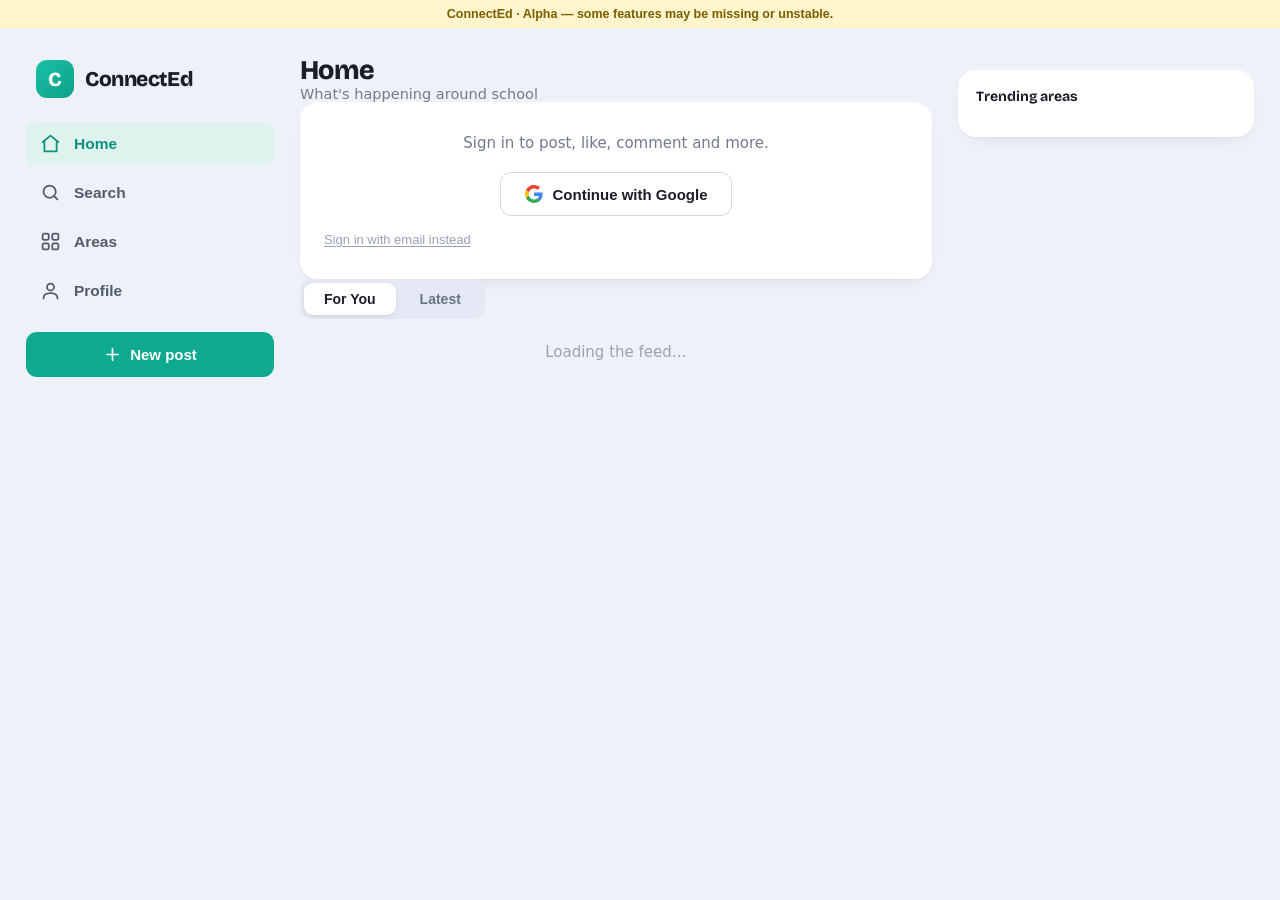
==== app/index.html @ 1d98f2a0 "Add email/password sign-in option to sign-in card A small "Sign in with email instead" link below th" ====
<html>
<head>
  <meta charset="utf-8" />
  <meta name="viewport" content="width=device-width, initial-scale=1" />
  <title>ConnectEd</title>
  <link rel="preconnect" href="https://fonts.googleapis.com">
  <link rel="preconnect" href="https://fonts.gstatic.com" crossorigin>
  <link href="https://fonts.googleapis.com/css2?family=Bricolage+Grotesque:opsz,wght@12..96,500;12..96,600;12..96,700;12..96,800&family=Hanken+Grotesque:wght@400;500;600;700&display=swap" rel="stylesheet">
  <style>
    *,*::before,*::after{box-sizing:border-box;margin:0;padding:0}
    body{font-family:'Hanken Grotesque',system-ui,sans-serif;color:#1b1d28;background:#eef1f8;min-height:100vh;-webkit-font-smoothing:antialiased}

    /* Shell */
    .shell{display:grid;grid-template-columns:248px minmax(0,1fr) 296px;gap:26px;padding:26px;align-items:start;max-width:1400px;margin:0 auto}

    /* Sidebar */
    .sidebar{position:sticky;top:26px;display:flex;flex-direction:column;gap:6px}
    .brand{display:flex;align-items:center;gap:11px;padding:6px 10px 18px}
    .logo-mark{width:38px;height:38px;border-radius:11px;background:linear-gradient(135deg,#19c3a6,#0e9f88);display:flex;align-items:center;justify-content:center;color:#fff;font-family:'Bricolage Grotesque',sans-serif;font-weight:800;font-size:20px;flex:0 0 auto}
    .brand-name{font-family:'Bricolage Grotesque',sans-serif;font-weight:800;font-size:21px;letter-spacing:-.02em;color:#1b1d28}
    .nav-item{display:flex;align-items:center;gap:13px;padding:11px 14px;border-radius:9px;color:#535a6b;font-weight:600;font-size:15.5px;cursor:pointer;border:none;background:none;text-align:left;width:100%;transition:background .12s,color .12s;font-family:'Hanken Grotesque',sans-serif}
    .nav-item:hover{background:#e4e9f5}
    .nav-item.active{background:#dff3ee;color:#0c9079;font-weight:700}
    .nav-item svg{width:21px;height:21px;flex:0 0 auto}
    .new-post-btn{margin-top:14px;display:flex;align-items:center;justify-content:center;gap:8px;background:#0ea98f;color:#fff;border:none;font-family:'Hanken Grotesque',sans-serif;font-weight:700;font-size:15px;padding:13px;border-radius:11px;cursor:pointer;transition:background .12s;width:100%}
    .new-post-btn:hover{background:#0b8f78}
    .new-post-btn svg{width:19px;height:19px;flex:0 0 auto}
    .me-row{display:flex;align-items:center;gap:11px;padding:12px 10px;border-radius:13px;cursor:pointer;margin-top:16px;transition:background .12s}
    .me-row:hover{background:#e4e9f5}
    .me-name{font-weight:700;font-size:14px;color:#1b1d28}
    .me-sub{font-size:12.5px;color:#9aa1b2}
    .signout-btn{margin-top:4px;background:none;border:none;color:#9aa1b2;font-family:'Hanken Grotesque',sans-serif;font-size:13px;padding:6px 14px;cursor:pointer;text-align:left;border-radius:9px;width:100%;transition:background .12s}
    .signout-btn:hover{background:#f1f4fb;color:#535a6b}

    /* Center column */
    .center-col{min-width:0;display:flex;flex-direction:column;gap:16px;padding-bottom:40px}
    #posts,#searchResults,#profilePosts{display:flex;flex-direction:column;gap:16px}

    /* Right rail */
    .right-rail{position:sticky;top:26px;display:flex;flex-direction:column;gap:16px}
    .rail-card{background:#fff;border-radius:18px;padding:18px;box-shadow:0 1px 2px rgba(27,29,40,.04),0 8px 24px -16px rgba(27,29,40,.22)}
    .rail-title{font-family:'Bricolage Grotesque',sans-serif;font-size:14px;font-weight:700;color:#1b1d28;margin:0 0 14px}
    .ann-card{background:linear-gradient(135deg,#fff4ec,#ffe9ef);border:1px solid #ffd9c2;border-radius:18px;padding:17px}
    .ann-label{font-family:'Bricolage Grotesque',sans-serif;font-size:11px;font-weight:800;letter-spacing:.08em;text-transform:uppercase;color:#ff6b3d;margin:0 0 7px}
    .ann-title-text{font-family:'Bricolage Grotesque',sans-serif;font-size:16px;font-weight:700;margin:0 0 5px;color:#1b1d28}
    .ann-body-text{font-size:13.5px;line-height:1.5;color:#6a5043;margin:0}
    .rail-row{display:flex;align-items:center;gap:11px;padding:9px 0;cursor:pointer}
    .rail-row+.rail-row{border-top:1px solid #f1f4fb}
    .rail-row-name{font-weight:700;font-size:14px}
    .rail-row-sub{font-size:12.5px;color:#9aa1b2}
    .rail-count{margin-left:auto;font-size:13px;font-weight:700;color:#0ea98f}

    /* Avatars */
    .av{border-radius:50%;display:flex;align-items:center;justify-content:center;color:#fff;font-weight:700;font-family:'Hanken Grotesque',sans-serif;flex:0 0 auto;line-height:1;object-fit:cover}
    img.av{background:#e4e9f5}

    /* Page header */
    .page-head{display:flex;align-items:baseline;gap:12px}
    .page-head h1{font-family:'Bricolage Grotesque',sans-serif;font-size:27px;font-weight:800;letter-spacing:-.02em}
    .page-sub{color:#727a8c;font-size:14.5px}

    /* Area chips */
    .chips{display:flex;gap:9px;overflow-x:auto;padding:2px 0 4px;scrollbar-width:none}
    .chips::-webkit-scrollbar{display:none}
    .chip{flex:0 0 auto;border:1px solid #dde3f0;background:#fff;color:#525a6c;font-family:'Hanken Grotesque',sans-serif;font-weight:600;font-size:13.5px;padding:8px 15px;border-radius:999px;cursor:pointer;display:flex;align-items:center;gap:7px;white-space:nowrap;transition:border-color .12s}
    .chip:hover{border-color:#bcc6db}
    .chip.active{color:#fff;border-color:transparent}
    .chip-dot{width:8px;height:8px;border-radius:50%;flex:0 0 auto}
    .suggest-chip{flex:0 0 auto;background:none;border:1px dashed #c2cbe0;color:#9aa1b2;font-family:'Hanken Grotesque',sans-serif;font-weight:600;font-size:13px;padding:8px 15px;border-radius:999px;cursor:pointer;white-space:nowrap;transition:border-color .12s,color .12s}
    .suggest-chip:hover{border-color:#9aa1b2;color:#535a6b}

    /* Post prompt */
    .post-prompt{display:flex;align-items:center;gap:12px;background:#fff;border-radius:18px;padding:13px 15px;box-shadow:0 1px 2px rgba(27,29,40,.04),0 8px 24px -16px rgba(27,29,40,.22);cursor:text}
    .post-prompt-fake{flex:1;color:#9aa1b2;font-size:15px;font-weight:500}
    .post-prompt-btn{flex:0 0 auto;background:#0ea98f;color:#fff;border:none;font-family:'Hanken Grotesque',sans-serif;font-weight:700;font-size:14px;padding:9px 18px;border-radius:11px;cursor:pointer;transition:background .12s}
    .post-prompt-btn:hover{background:#0b8f78}

    /* Composer */
    .composer-card{background:#fff;border-radius:18px;padding:18px;box-shadow:0 1px 2px rgba(27,29,40,.04),0 8px 24px -16px rgba(27,29,40,.22)}
    .composer-row{display:flex;align-items:center;gap:11px;margin-bottom:13px}
    .composer-title-input{width:100%;border:none;font-family:'Bricolage Grotesque',sans-serif;font-weight:700;font-size:18px;color:#1b1d28;outline:none;background:none}
    .composer-title-input::placeholder{color:#b3bacb}
    .composer-body-input{width:100%;border:none;background:none;font-family:'Hanken Grotesque',sans-serif;font-size:15px;line-height:1.5;color:#3a4052;outline:none;resize:none;min-height:62px}
    .composer-body-input::placeholder{color:#b3bacb}
    .composer-bar{display:flex;align-items:center;gap:9px;margin-top:6px;padding-top:13px;border-top:1px solid #eef1f7}
    .area-picks{display:flex;gap:7px;flex-wrap:wrap;flex:1;min-width:0}
    .area-pick{border:1px solid #dde3f0;background:#fff;color:#525a6c;font-family:'Hanken Grotesque',sans-serif;font-weight:600;font-size:12.5px;padding:6px 12px;border-radius:999px;cursor:pointer;display:flex;align-items:center;gap:6px;transition:background .12s;white-space:nowrap}
    .area-pick.active{color:#fff;border-color:transparent}
    .composer-submit{background:#0ea98f;color:#fff;border:none;font-family:'Hanken Grotesque',sans-serif;font-weight:700;font-size:14.5px;padding:10px 22px;border-radius:11px;cursor:pointer;flex:0 0 auto;transition:background .12s}
    .composer-submit:hover{background:#0b8f78}
    .composer-submit:disabled{background:#c2cbe0;cursor:default}

    /* Feed tabs */
    .feed-tabs{display:flex;gap:4px;background:#e4e9f5;padding:4px;border-radius:12px;width:max-content}
    .feed-tab{border:none;background:none;font-family:'Hanken Grotesque',sans-serif;font-weight:700;font-size:14px;color:#6b7283;padding:8px 20px;border-radius:9px;cursor:pointer;transition:background .12s,color .12s}
    .feed-tab.active{background:#fff;color:#1b1d28;box-shadow:0 2px 6px -2px rgba(27,29,40,.18)}

    /* Post card */
    .card{background:#fff;border-radius:18px;padding:18px 19px;box-shadow:0 1px 2px rgba(27,29,40,.04),0 8px 24px -16px rgba(27,29,40,.22)}
    .phead{display:flex;align-items:center;gap:11px;margin-bottom:13px}
    .pinfo{min-width:0;flex:1}
    .pauthor{font-weight:700;font-size:15px;color:#1b1d28;cursor:pointer;white-space:nowrap}
    .pauthor.nolink{cursor:default}
    .pmeta{font-size:12.5px;color:#9aa1b2}
    .abadge{font-size:11.5px;font-weight:700;padding:4px 10px;border-radius:999px;margin-left:auto;white-space:nowrap;flex:0 0 auto}
    .ptitle{font-family:'Bricolage Grotesque',sans-serif;font-size:18px;font-weight:700;letter-spacing:-.01em;margin:0 0 5px}
    .pbody{font-size:15px;line-height:1.55;color:#3a4052;margin:0;white-space:pre-wrap;word-break:break-word}
    .ptags{display:flex;flex-wrap:wrap;gap:7px;margin-top:12px}
    .ptag{font-size:12.5px;color:#677088;background:#f1f4fb;padding:4px 11px;border-radius:8px;font-weight:600}
    .pacts{display:flex;align-items:center;gap:8px;margin-top:14px;padding-top:13px;border-top:1px solid #eef1f7}
    .pact{display:flex;align-items:center;gap:7px;border:none;background:none;color:#6b7283;font-family:'Hanken Grotesque',sans-serif;font-weight:600;font-size:14px;padding:7px 11px;border-radius:10px;cursor:pointer;transition:background .12s}
    .pact:hover{background:#f1f4fb}
    .pact svg{width:18px;height:18px}
    .pact.liked{color:#ff4d6d}
    .pact.liked svg{fill:#ff4d6d}
    .pact.del-act{margin-left:auto;color:#e85555}
    .pact.del-act:hover{background:rgba(239,68,68,.08)}

    /* Post menu */
    .post-menu{position:relative;margin-left:auto}
    .post-menu-btn{background:none;border:none;color:#9aa1b2;font-size:18px;line-height:1;cursor:pointer;padding:4px 8px;border-radius:8px;transition:background .12s,color .12s}
    .post-menu-btn:hover{background:#f1f4fb;color:#535a6b}
    .post-menu-dropdown{position:absolute;top:100%;right:0;background:#fff;border:1px solid #e6eaf3;border-radius:12px;min-width:150px;box-shadow:0 4px 16px rgba(27,29,40,.14);z-index:100;display:none}
    .post-menu-dropdown.open{display:block}
    .post-menu-dropdown button{display:block;width:100%;text-align:left;background:none;border:none;color:#3a4052;padding:10px 14px;font-size:14px;font-family:'Hanken Grotesque',sans-serif;cursor:pointer;transition:background .12s}
    .post-menu-dropdown button:first-child{border-radius:11px 11px 0 0}
    .post-menu-dropdown button:last-child{border-radius:0 0 11px 11px}
    .post-menu-dropdown button:hover{background:#f1f4fb}

    /* Announcement feed banner */
    .announcement{position:relative;border-radius:18px;padding:17px 44px 17px 17px;background:linear-gradient(135deg,#fff4ec,#ffe9ef);border:1px solid #ffd9c2}
    .announcement .ann-label{font-family:'Bricolage Grotesque',sans-serif;font-size:11px;font-weight:800;letter-spacing:.08em;text-transform:uppercase;color:#ff6b3d;margin:0 0 7px}
    .announcement .ann-title{font-family:'Bricolage Grotesque',sans-serif;font-size:16px;font-weight:700;margin:0 0 5px;color:#1b1d28}
    .announcement .ann-body{font-size:13.5px;line-height:1.5;color:#6a5043;white-space:pre-wrap;word-break:break-word}
    .announcement .ann-time{font-size:11px;color:#9aa1b2;margin-top:8px}
    .announcement .ann-dismiss{position:absolute;top:10px;right:12px;cursor:pointer;color:#9aa1b2;background:none;border:none;font-size:20px;line-height:1;transition:color .12s}
    .announcement .ann-dismiss:hover{color:#535a6b}

    /* Search */
    .searchbox{display:flex;align-items:center;gap:10px;background:#fff;border:1px solid #e2e7f1;border-radius:14px;padding:12px 16px;box-shadow:0 1px 2px rgba(27,29,40,.04)}
    .searchbox input{flex:1;border:none;outline:none;font-family:'Hanken Grotesque',sans-serif;font-size:15px;color:#1b1d28;background:none}
    .searchbox input::placeholder{color:#b3bacb}
    .searchbox svg{width:19px;height:19px;color:#9aa1b2;flex:0 0 auto}
    .search-clear-btn{background:none;border:none;color:#9aa1b2;font-size:20px;cursor:pointer;line-height:1;padding:0 4px}
    .search-clear-btn:hover{color:#535a6b}
    .search-heading{font-size:12px;font-weight:700;letter-spacing:.05em;text-transform:uppercase;color:#9aa1b2;margin:12px 2px 6px}
    .user-result{display:flex;align-items:center;gap:12px;background:#fff;border-radius:14px;padding:13px 16px;cursor:pointer;box-shadow:0 1px 2px rgba(27,29,40,.04),0 8px 24px -18px rgba(27,29,40,.2);transition:transform .12s}
    .user-result:hover{transform:translateY(-1px)}
    .user-result-name{font-weight:700;font-size:14px;color:#1b1d28}

    /* Areas grid */
    .areas-grid{display:grid;grid-template-columns:repeat(2,1fr);gap:14px}
    .area-card{border-radius:18px;padding:18px;cursor:pointer;color:#fff;position:relative;overflow:hidden;min-height:118px;display:flex;flex-direction:column;justify-content:flex-end;box-shadow:0 10px 26px -14px rgba(27,29,40,.5);transition:transform .12s}
    .area-card:hover{transform:translateY(-2px)}
    .area-icon{position:absolute;top:14px;right:15px;font-size:26px;opacity:.9}
    .area-name{font-family:'Bricolage Grotesque',sans-serif;font-size:19px;font-weight:800;margin:0}
    .area-blurb{font-size:13px;opacity:.93;margin:4px 0 0;line-height:1.35}
    .area-count{font-size:12.5px;opacity:.82;margin:7px 0 0;font-weight:600}
    .suggest-area-btn-big{display:flex;align-items:center;justify-content:center;padding:14px;border-radius:18px;border:2px dashed #c2cbe0;background:none;color:#9aa1b2;font-family:'Hanken Grotesque',sans-serif;font-weight:700;font-size:15px;cursor:pointer;transition:border-color .12s,color .12s;width:100%}
    .suggest-area-btn-big:hover{border-color:#9aa1b2;color:#535a6b}

    /* Profile */
    .profile-card{background:#fff;border-radius:20px;overflow:hidden;box-shadow:0 1px 2px rgba(27,29,40,.04),0 10px 30px -18px rgba(27,29,40,.3)}
    .profile-banner{height:96px;background:linear-gradient(120deg,#0ea98f,#19c3a6 50%,#ffb347)}
    .profile-inner{padding:0 22px 22px}
    .profile-av{margin-top:-44px;border:5px solid #fff}
    .profile-name{font-family:'Bricolage Grotesque',sans-serif;font-size:23px;font-weight:800;margin:11px 0 2px;letter-spacing:-.01em}
    .profile-handle{color:#8b93a5;font-size:14px;margin:0}
    .profile-bio{font-size:14.5px;line-height:1.55;color:#3a4052;margin:13px 0}
    .profile-stats{display:flex;gap:26px;margin:14px 0 4px}
    .profile-stat b{font-family:'Bricolage Grotesque',sans-serif;font-size:19px;font-weight:800;display:block}
    .profile-stat span{font-size:12.5px;color:#8b93a5}
    .ghost-btn{border:1px solid #d4d9e6;background:#fff;color:#1b1d28;font-family:'Hanken Grotesque',sans-serif;font-weight:700;font-size:14px;padding:9px 18px;border-radius:11px;cursor:pointer;transition:background .12s;margin-top:10px}
    .ghost-btn:hover{background:#f1f4fb}
    .section-label{font-size:12px;font-weight:700;letter-spacing:.05em;text-transform:uppercase;color:#9aa1b2;margin:16px 0 8px}
    .profile-edit textarea{width:100%;background:#f7f8fc;border:1px solid #e6eaf3;color:#1b1d28;border-radius:11px;padding:10px 12px;font-family:'Hanken Grotesque',sans-serif;font-size:14px;outline:none;margin-bottom:8px}
    .profile-edit textarea:focus{border-color:#0ea98f}
    .profile-audiences .label{font-size:12px;color:#9aa1b2;margin-bottom:6px}

    /* Sign-in card */
    .signin-card{background:#fff;border-radius:18px;padding:32px 24px;text-align:center;box-shadow:0 1px 2px rgba(27,29,40,.04),0 8px 24px -16px rgba(27,29,40,.22)}
    .signin-card p{color:#727a8c;margin-bottom:20px;font-size:15px}
    .btn-google{display:inline-flex;align-items:center;gap:10px;background:#fff;color:#1b1d28;border:1px solid #d4d9e6;font-family:'Hanken Grotesque',sans-serif;font-weight:700;font-size:15px;padding:12px 24px;border-radius:11px;cursor:pointer;transition:background .12s,box-shadow .12s}
    .btn-google:hover{background:#f7f8fc;box-shadow:0 2px 8px rgba(27,29,40,.12)}
    .btn-google svg{width:18px;height:18px}
    .email-auth-toggle{display:block;margin-top:16px;font-size:13px;color:#9aa1b2;background:none;border:none;cursor:pointer;font-family:'Hanken Grotesque',sans-serif;padding:0;text-decoration:underline;text-underline-offset:2px}
    .email-auth-toggle:hover{color:#0ea98f}
    .email-auth-form{display:none;margin-top:16px;text-align:left}
    .email-auth-form.open{display:block}
    .email-auth-form input{width:100%;box-sizing:border-box;padding:10px 14px;border:1px solid #d4d9e6;border-radius:9px;font-family:'Hanken Grotesque',sans-serif;font-size:14px;margin-bottom:8px;outline:none;transition:border-color .12s}
    .email-auth-form input:focus{border-color:#0ea98f}
    .email-auth-form .btn-email{width:100%;background:#0ea98f;color:#fff;border:none;border-radius:9px;padding:10px;font-family:'Hanken Grotesque',sans-serif;font-weight:700;font-size:14px;cursor:pointer;transition:background .12s}
    .email-auth-form .btn-email:hover{background:#0b8f78}
    .email-auth-err{display:none;color:#e53935;font-size:13px;margin-top:6px;text-align:center}

    /* Toast */
    #toast{position:fixed;top:0;left:0;right:0;z-index:9999;padding:14px 20px;text-align:center;font-size:15px;font-weight:600;transform:translateY(-100%);transition:transform .3s ease;pointer-events:none;font-family:'Hanken Grotesque',sans-serif}
    #toast.show{transform:translateY(0);pointer-events:auto}
    #toast.error{background:rgba(220,38,38,.92);color:#fee2e2;border-bottom:1px solid rgba(248,113,113,.5);backdrop-filter:blur(8px)}
    #toast.info{background:rgba(14,169,143,.92);color:#fff;border-bottom:1px solid rgba(14,169,143,.5);backdrop-filter:blur(8px)}

    /* Modals */
    .modal-overlay{position:fixed;inset:0;background:rgba(27,29,40,.5);display:none;z-index:2000;align-items:center;justify-content:center}
    .modal-overlay.open{display:flex}
    .modal-dialog{background:#fff;border-radius:18px;padding:24px;max-width:480px;width:90%;box-shadow:0 8px 32px rgba(27,29,40,.2)}
    .modal-header{font-size:18px;font-weight:700;margin-bottom:16px;color:#1b1d28;font-family:'Bricolage Grotesque',sans-serif}
    .modal-close{float:right;background:none;border:none;color:#9aa1b2;font-size:24px;cursor:pointer;line-height:1;padding:0;width:24px;height:24px;transition:color .12s}
    .modal-close:hover{color:#1b1d28}
    .modal-body{display:flex;flex-direction:column;gap:12px}
    .modal-body textarea,.modal-body input{width:100%;background:#f7f8fc;border:1px solid #e6eaf3;color:#1b1d28;border-radius:11px;padding:12px 14px;font-family:'Hanken Grotesque',sans-serif;font-size:14px;outline:none;resize:vertical;min-height:80px}
    .modal-body input{min-height:auto;resize:none}
    .modal-body textarea:focus,.modal-body input:focus{border-color:#0ea98f}
    .modal-footer{display:flex;gap:10px;margin-top:16px;justify-content:flex-end}
    .modal-footer button{padding:9px 20px;font-size:14px;border-radius:11px;font-family:'Hanken Grotesque',sans-serif;font-weight:700;cursor:pointer;border:none;transition:background .12s}
    .btn-cancel{background:#f1f4fb;color:#535a6b;border:1px solid #e6eaf3 !important}
    .btn-cancel:hover{background:#e4e9f5}
    .btn-primary-modal{background:#0ea98f;color:#fff}
    .btn-primary-modal:hover{background:#0b8f78}

    /* Comments */
    .comments{margin-top:12px;border-top:1px solid #eef1f7;padding-top:12px}
    .comment{display:flex;gap:8px;align-items:flex-start;margin-bottom:10px;font-size:14px}
    .comment .c-body{flex:1}
    .comment .c-author{font-weight:700;color:#1b1d28;cursor:pointer}
    .comment .c-author.nolink{cursor:default}
    .comment .c-time{font-size:11px;color:#9aa1b2;margin-left:6px}
    .comment .c-text{white-space:pre-wrap;word-break:break-word;color:#3a4052}
    .comment .c-del{background:none;border:none;padding:2px 8px;color:#e85555;font-size:16px;line-height:1;cursor:pointer;border-radius:6px;transition:background .12s}
    .comment .c-del:hover{background:rgba(239,68,68,.08)}
    .comment-form{display:flex;gap:8px;margin-top:8px}
    .comment-form input{flex:1;background:#f7f8fc;border:1px solid #e6eaf3;color:#1b1d28;border-radius:999px;padding:8px 14px;font-family:'Hanken Grotesque',sans-serif;font-size:13px;outline:none}
    .comment-form input:focus{border-color:#0ea98f}
    .comment-form button{background:#0ea98f;color:#fff;border:none;font-family:'Hanken Grotesque',sans-serif;font-weight:700;font-size:13px;padding:8px 16px;border-radius:999px;cursor:pointer;transition:background .12s}
    .comment-form button:hover{background:#0b8f78}

    /* Reports */
    .report-item{background:#f7f8fc;border:1px solid #e6eaf3;border-radius:12px;padding:14px;margin-bottom:12px}
    .report-meta{font-size:12px;color:#9aa1b2;display:flex;gap:12px;margin-bottom:8px}
    .report-reason{margin-bottom:8px;color:#3a4052}
    .report-status{display:inline-block;padding:4px 10px;border-radius:12px;font-size:12px;font-weight:600}
    .report-status.pending{background:rgba(245,165,36,.15);color:#b07800}
    .report-status.reviewed{background:rgba(24,169,87,.15);color:#0e7040}
    .report-status.dismissed{background:#f1f4fb;color:#727a8c}
    .report-status.actioned{background:rgba(255,75,109,.12);color:#c0314c}

    /* Misc */
    .empty{text-align:center;color:#9aa1b2;padding:24px 0;font-size:15px}
    .hidden{display:none !important}
    .status-msg{text-align:center;min-height:20px;font-size:14px;color:#0ea98f;padding:4px 0}
    .alpha-banner{background:#fff5cc;color:#7a5d00;text-align:center;font-size:12.5px;font-weight:600;padding:7px;font-family:'Hanken Grotesque',sans-serif}

    /* Mobile top bar */
    .mobile-top-bar{display:none;align-items:center;justify-content:space-between;padding:14px 18px;background:#fff;border-bottom:1px solid #e6eaf3;position:sticky;top:0;z-index:20}

    /* Mobile bottom tab bar */
    .mobile-tabbar{display:none;align-items:center;justify-content:space-around;position:fixed;bottom:0;left:0;right:0;background:#fff;border-top:1px solid #e6eaf3;padding:9px 6px calc(9px + env(safe-area-inset-bottom));z-index:20}
    .tab-item{display:flex;flex-direction:column;align-items:center;gap:3px;border:none;background:none;color:#9aa1b2;font-family:'Hanken Grotesque',sans-serif;font-size:10.5px;font-weight:600;cursor:pointer;padding:2px 10px;transition:color .12s}
    .tab-item.active{color:#0ea98f}
    .tab-item svg{width:24px;height:24px}
    .fab-tab{width:46px;height:46px;border-radius:15px;background:#0ea98f;color:#fff;display:flex;align-items:center;justify-content:center;margin-top:-22px;box-shadow:0 6px 16px -6px rgba(14,169,143,.5);border:none;cursor:pointer}
    .fab-tab svg{width:26px;height:26px}

    /* Responsive */
    @media(max-width:1024px){.shell{grid-template-columns:248px minmax(0,1fr)}.right-rail{display:none}}
    @media(max-width:640px){.shell{display:block;padding:0}.sidebar{display:none}.right-rail{display:none}.mobile-top-bar{display:flex}.mobile-tabbar{display:flex}.center-col{padding:14px 14px 96px;gap:14px}}
  </style>
</head>
<body>
  <div id="toast"></div>
  <div class="alpha-banner">ConnectEd · Alpha — some features may be missing or unstable.</div>

  <!-- Mobile top bar -->
  <div class="mobile-top-bar">
    <div class="brand" style="padding:0">
      <div class="logo-mark" style="width:32px;height:32px;font-size:17px;border-radius:9px">C</div>
      <div class="brand-name" style="font-size:18px">ConnectEd</div>
    </div>
    <span class="av hidden" id="mobileAvatar" style="width:32px;height:32px;font-size:13px;background:#0ea98f;cursor:pointer"></span>
  </div>

  <div class="shell">
    <!-- Sidebar -->
    <aside class="sidebar">
      <div class="brand">
        <div class="logo-mark">C</div>
        <div class="brand-name">ConnectEd</div>
      </div>
      <button class="nav-item active" id="navHome" data-screen="home">
        <svg viewBox="0 0 24 24" fill="none" stroke="currentColor" stroke-width="2" stroke-linecap="round" stroke-linejoin="round"><path d="M3 10.5 12 3l9 7.5"/><path d="M5 9.5V21h14V9.5"/></svg>
        Home
      </button>
      <button class="nav-item" id="navSearch" data-screen="search">
        <svg viewBox="0 0 24 24" fill="none" stroke="currentColor" stroke-width="2" stroke-linecap="round" stroke-linejoin="round"><circle cx="11" cy="11" r="7"/><path d="m20 20-3.2-3.2"/></svg>
        Search
      </button>
      <button class="nav-item" id="navAreas" data-screen="areas">
        <svg viewBox="0 0 24 24" fill="none" stroke="currentColor" stroke-width="2" stroke-linecap="round" stroke-linejoin="round"><rect x="3" y="3" width="7" height="7" rx="2"/><rect x="14" y="3" width="7" height="7" rx="2"/><rect x="3" y="14" width="7" height="7" rx="2"/><rect x="14" y="14" width="7" height="7" rx="2"/></svg>
        Areas
      </button>
      <button class="nav-item" id="navProfile" data-screen="profile">
        <svg viewBox="0 0 24 24" fill="none" stroke="currentColor" stroke-width="2" stroke-linecap="round" stroke-linejoin="round"><circle cx="12" cy="8" r="4"/><path d="M4 21c0-4 3.6-6 8-6s8 2 8 6"/></svg>
        Profile
      </button>
      <button class="new-post-btn" id="sidebarNewPost">
        <svg viewBox="0 0 24 24" fill="none" stroke="currentColor" stroke-width="2.2" stroke-linecap="round"><path d="M12 5v14M5 12h14"/></svg>
        New post
      </button>
      <div class="me-row hidden" id="sidebarMe">
        <span class="av" id="sidebarAvatar" style="width:38px;height:38px;font-size:15px;background:#0ea98f"></span>
        <div>
          <div class="me-name" id="sidebarName"></div>
          <div class="me-sub">You</div>
        </div>
      </div>
      <button class="signout-btn hidden" id="signOutBtn">Sign out</button>
      <!-- kept hidden for JS compat -->
      <button class="hidden" id="myReportsBtn"></button>
      <button class="hidden" id="authUser"></button>
      <span class="hidden" id="userName"></span>
    </aside>

    <!-- Center column -->
    <main class="center-col">

      <!-- Home screen -->
      <div id="homeView">
        <div>
          <div class="page-head"><h1>Home</h1></div>
          <p class="page-sub">What's happening around school</p>
        </div>
        <div class="chips hidden" id="areaStrip"></div>
        <div id="announcements"></div>

        <div class="signin-card" id="signinPrompt">
          <p>Sign in to post, like, comment and more.</p>
          <button class="btn-google" id="signInBtn">
            <svg viewBox="0 0 48 48" aria-hidden="true">
              <path fill="#EA4335" d="M24 9.5c3.54 0 6.71 1.22 9.21 3.6l6.85-6.85C35.9 2.38 30.47 0 24 0 14.62 0 6.51 5.38 2.56 13.22l7.98 6.19C12.43 13.72 17.74 9.5 24 9.5z"/>
              <path fill="#4285F4" d="M46.98 24.55c0-1.57-.15-3.09-.38-4.55H24v9.02h12.94c-.58 2.96-2.26 5.48-4.78 7.18l7.73 6c4.51-4.18 7.09-10.36 7.09-17.65z"/>
              <path fill="#FBBC05" d="M10.53 28.59c-.48-1.45-.76-2.99-.76-4.59s.27-3.14.76-4.59l-7.98-6.19C.92 16.46 0 20.12 0 24c0 3.88.92 7.54 2.56 10.78l7.97-6.19z"/>
              <path fill="#34A853" d="M24 48c6.48 0 11.93-2.13 15.89-5.81l-7.73-6c-2.15 1.45-4.92 2.3-8.16 2.3-6.26 0-11.57-4.22-13.47-9.91l-7.98 6.19C6.51 42.62 14.62 48 24 48z"/>
            </svg>
            Continue with Google
          </button>
          <button class="email-auth-toggle" id="emailAuthToggle">Sign in with email instead</button>
          <div class="email-auth-form" id="emailAuthForm">
            <input type="email" id="emailAuthEmail" placeholder="Email" autocomplete="email" />
            <input type="password" id="emailAuthPassword" placeholder="Password" autocomplete="current-password" />
            <button type="button" class="btn-email" id="emailAuthSubmit">Sign in</button>
            <div class="email-auth-err" id="emailAuthErr"></div>
          </div>
        </div>

        <div class="post-prompt hidden" id="postPrompt">
          <span class="av" id="promptAvatar" style="width:40px;height:40px;font-size:16px;background:#0ea98f"></span>
          <div class="post-prompt-fake">Share something with your school…</div>
          <button class="post-prompt-btn" id="postPromptBtn">Post</button>
        </div>

        <form class="composer-card hidden" id="composer">
          <div class="composer-row">
            <span class="av" id="composerAvatar" style="width:40px;height:40px;font-size:16px;background:#0ea98f"></span>
            <input class="composer-title-input" id="title" type="text" maxlength="200" placeholder="Add a title (optional)" />
          </div>
          <textarea class="composer-body-input" id="content" rows="3" maxlength="4000" placeholder="What do you want to share with the school?"></textarea>
          <div class="composer-bar">
            <div class="area-picks" id="areaPicks"></div>
            <button type="submit" class="composer-submit" id="postBtn">Post</button>
          </div>
          <div class="status-msg" id="status"></div>
        </form>

        <div class="feed-tabs" id="feedToggle">
          <button class="feed-tab active" id="tabForYou">For You</button>
          <button class="feed-tab" id="tabLatest">Latest</button>
        </div>

        <div id="posts"><p class="empty">Loading the feed…</p></div>
      </div>

      <!-- Search screen -->
      <div id="searchView" class="hidden">
        <div>
          <div class="page-head"><h1>Search</h1></div>
          <p class="page-sub">Find posts and people</p>
        </div>
        <div class="searchbox">
          <svg viewBox="0 0 24 24" fill="none" stroke="currentColor" stroke-width="2" stroke-linecap="round" stroke-linejoin="round"><circle cx="11" cy="11" r="7"/><path d="m20 20-3.2-3.2"/></svg>
          <input id="searchInput" type="text" placeholder="Search posts and people…" autocomplete="off" />
          <button class="search-clear-btn hidden" id="searchClear">×</button>
        </div>
        <!-- hidden legacy refs -->
        <div class="hidden" id="searchBar"></div>
        <div id="searchResults"><p class="empty">Start typing to search…</p></div>
      </div>

      <!-- Areas screen -->
      <div id="areasView" class="hidden">
        <div>
          <div class="page-head"><h1>Areas</h1></div>
          <p class="page-sub">Jump into a corner of school life</p>
        </div>
        <div class="areas-grid" id="areasGrid"></div>
        <button class="suggest-area-btn-big" id="suggestAreaTrigger" style="margin-top:14px">+ Suggest an area</button>
      </div>

      <!-- Profile screen -->
      <div id="profileView" class="hidden">
        <div id="profileBody"></div>
      </div>

      <!-- My Reports screen -->
      <div id="myReportsView" class="hidden">
        <div class="page-head" style="margin-bottom:4px"><h1>My Reports</h1></div>
        <p class="page-sub" style="margin-bottom:16px">Track the status of your submitted reports</p>
        <!-- hidden legacy button -->
        <button class="hidden" id="backToFeedBtn"></button>
        <button class="hidden" id="backBtn"></button>
        <div id="reportsList"><p class="empty">No reports yet.</p></div>
      </div>

    </main>

    <!-- Right rail -->
    <aside class="right-rail">
      <div id="railAnnouncement"></div>
      <div class="rail-card">
        <p class="rail-title">Trending areas</p>
        <div id="railAreas"></div>
      </div>
    </aside>
  </div>

  <!-- Mobile bottom tab bar -->
  <nav class="mobile-tabbar">
    <button class="tab-item active" data-screen="home">
      <svg viewBox="0 0 24 24" fill="none" stroke="currentColor" stroke-width="2" stroke-linecap="round" stroke-linejoin="round"><path d="M3 10.5 12 3l9 7.5"/><path d="M5 9.5V21h14V9.5"/></svg>
      Home
    </button>
    <button class="tab-item" data-screen="search">
      <svg viewBox="0 0 24 24" fill="none" stroke="currentColor" stroke-width="2" stroke-linecap="round" stroke-linejoin="round"><circle cx="11" cy="11" r="7"/><path d="m20 20-3.2-3.2"/></svg>
      Search
    </button>
    <button class="fab-tab" id="fabNewPost">
      <svg viewBox="0 0 24 24" fill="none" stroke="currentColor" stroke-width="2.4" stroke-linecap="round"><path d="M12 5v14M5 12h14"/></svg>
    </button>
    <button class="tab-item" data-screen="areas">
      <svg viewBox="0 0 24 24" fill="none" stroke="currentColor" stroke-width="2" stroke-linecap="round" stroke-linejoin="round"><rect x="3" y="3" width="7" height="7" rx="2"/><rect x="14" y="3" width="7" height="7" rx="2"/><rect x="3" y="14" width="7" height="7" rx="2"/><rect x="14" y="14" width="7" height="7" rx="2"/></svg>
      Areas
    </button>
    <button class="tab-item" data-screen="profile">
      <svg viewBox="0 0 24 24" fill="none" stroke="currentColor" stroke-width="2" stroke-linecap="round" stroke-linejoin="round"><circle cx="12" cy="8" r="4"/><path d="M4 21c0-4 3.6-6 8-6s8 2 8 6"/></svg>
      Profile
    </button>
  </nav>

  <!-- Report Modal -->
  <div class="modal-overlay" id="reportModal">
    <div class="modal-dialog">
      <button class="modal-close" id="reportModalClose">×</button>
      <div class="modal-header">Report <span id="reportWhat"></span></div>
      <div class="modal-body">
        <textarea id="reportReason" maxlength="1000" placeholder="Tell us why you're reporting this (required)"></textarea>
        <div id="reportStatus" style="text-align:center;min-height:20px;font-size:14px;color:#0ea98f"></div>
      </div>
      <div class="modal-footer">
        <button class="btn-cancel" id="reportCancel">Cancel</button>
        <button class="btn-primary-modal" id="reportSubmit">Submit Report</button>
      </div>
    </div>
  </div>

  <!-- Suggest Area Modal -->
  <div class="modal-overlay" id="suggestAreaModal">
    <div class="modal-dialog">
      <button class="modal-close" id="suggestAreaClose">×</button>
      <div class="modal-header">Suggest an Area</div>
      <div class="modal-body">
        <p style="color:#727a8c;font-size:13px">Suggestions are reviewed by admins. You'll stay anonymous.</p>
        <input id="suggestAreaName" type="text" maxlength="50" placeholder="Area name (required)" />
        <textarea id="suggestAreaReason" maxlength="300" placeholder="Why would this be useful? (optional)" style="min-height:80px"></textarea>
        <div id="suggestAreaStatus" style="text-align:center;min-height:18px;font-size:14px;color:#0ea98f"></div>
      </div>
      <div class="modal-footer">
        <button class="btn-cancel" id="suggestAreaCancel">Cancel</button>
        <button class="btn-primary-modal" id="suggestAreaSubmit">Submit Suggestion</button>
      </div>
    </div>
  </div>

  <script type="module" src="script.js"></script>
</body>
</html>
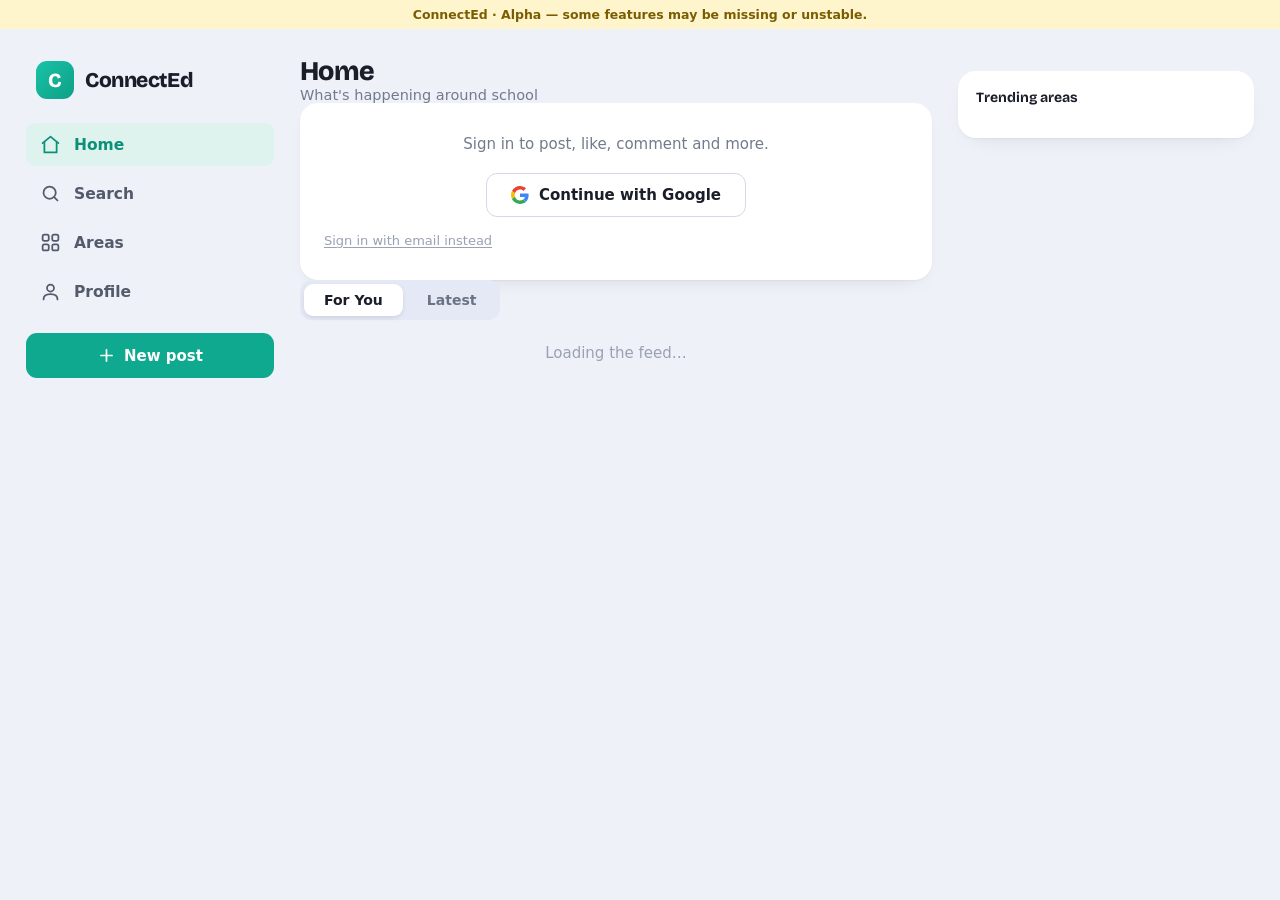
==== commit 31ca9901: "Extract app CSS to styles.css with design tokens Move the ~257-line inline <style> block out of app/" ====
--- a/app/index.html
+++ b/app/index.html
@@ -6,264 +6,7 @@
   <link rel="preconnect" href="https://fonts.googleapis.com">
   <link rel="preconnect" href="https://fonts.gstatic.com" crossorigin>
   <link href="https://fonts.googleapis.com/css2?family=Bricolage+Grotesque:opsz,wght@12..96,500;12..96,600;12..96,700;12..96,800&family=Hanken+Grotesque:wght@400;500;600;700&display=swap" rel="stylesheet">
-  <style>
-    *,*::before,*::after{box-sizing:border-box;margin:0;padding:0}
-    body{font-family:'Hanken Grotesque',system-ui,sans-serif;color:#1b1d28;background:#eef1f8;min-height:100vh;-webkit-font-smoothing:antialiased}
-
-    /* Shell */
-    .shell{display:grid;grid-template-columns:248px minmax(0,1fr) 296px;gap:26px;padding:26px;align-items:start;max-width:1400px;margin:0 auto}
-
-    /* Sidebar */
-    .sidebar{position:sticky;top:26px;display:flex;flex-direction:column;gap:6px}
-    .brand{display:flex;align-items:center;gap:11px;padding:6px 10px 18px}
-    .logo-mark{width:38px;height:38px;border-radius:11px;background:linear-gradient(135deg,#19c3a6,#0e9f88);display:flex;align-items:center;justify-content:center;color:#fff;font-family:'Bricolage Grotesque',sans-serif;font-weight:800;font-size:20px;flex:0 0 auto}
-    .brand-name{font-family:'Bricolage Grotesque',sans-serif;font-weight:800;font-size:21px;letter-spacing:-.02em;color:#1b1d28}
-    .nav-item{display:flex;align-items:center;gap:13px;padding:11px 14px;border-radius:9px;color:#535a6b;font-weight:600;font-size:15.5px;cursor:pointer;border:none;background:none;text-align:left;width:100%;transition:background .12s,color .12s;font-family:'Hanken Grotesque',sans-serif}
-    .nav-item:hover{background:#e4e9f5}
-    .nav-item.active{background:#dff3ee;color:#0c9079;font-weight:700}
-    .nav-item svg{width:21px;height:21px;flex:0 0 auto}
-    .new-post-btn{margin-top:14px;display:flex;align-items:center;justify-content:center;gap:8px;background:#0ea98f;color:#fff;border:none;font-family:'Hanken Grotesque',sans-serif;font-weight:700;font-size:15px;padding:13px;border-radius:11px;cursor:pointer;transition:background .12s;width:100%}
-    .new-post-btn:hover{background:#0b8f78}
-    .new-post-btn svg{width:19px;height:19px;flex:0 0 auto}
-    .me-row{display:flex;align-items:center;gap:11px;padding:12px 10px;border-radius:13px;cursor:pointer;margin-top:16px;transition:background .12s}
-    .me-row:hover{background:#e4e9f5}
-    .me-name{font-weight:700;font-size:14px;color:#1b1d28}
-    .me-sub{font-size:12.5px;color:#9aa1b2}
-    .signout-btn{margin-top:4px;background:none;border:none;color:#9aa1b2;font-family:'Hanken Grotesque',sans-serif;font-size:13px;padding:6px 14px;cursor:pointer;text-align:left;border-radius:9px;width:100%;transition:background .12s}
-    .signout-btn:hover{background:#f1f4fb;color:#535a6b}
-
-    /* Center column */
-    .center-col{min-width:0;display:flex;flex-direction:column;gap:16px;padding-bottom:40px}
-    #posts,#searchResults,#profilePosts{display:flex;flex-direction:column;gap:16px}
-
-    /* Right rail */
-    .right-rail{position:sticky;top:26px;display:flex;flex-direction:column;gap:16px}
-    .rail-card{background:#fff;border-radius:18px;padding:18px;box-shadow:0 1px 2px rgba(27,29,40,.04),0 8px 24px -16px rgba(27,29,40,.22)}
-    .rail-title{font-family:'Bricolage Grotesque',sans-serif;font-size:14px;font-weight:700;color:#1b1d28;margin:0 0 14px}
-    .ann-card{background:linear-gradient(135deg,#fff4ec,#ffe9ef);border:1px solid #ffd9c2;border-radius:18px;padding:17px}
-    .ann-label{font-family:'Bricolage Grotesque',sans-serif;font-size:11px;font-weight:800;letter-spacing:.08em;text-transform:uppercase;color:#ff6b3d;margin:0 0 7px}
-    .ann-title-text{font-family:'Bricolage Grotesque',sans-serif;font-size:16px;font-weight:700;margin:0 0 5px;color:#1b1d28}
-    .ann-body-text{font-size:13.5px;line-height:1.5;color:#6a5043;margin:0}
-    .rail-row{display:flex;align-items:center;gap:11px;padding:9px 0;cursor:pointer}
-    .rail-row+.rail-row{border-top:1px solid #f1f4fb}
-    .rail-row-name{font-weight:700;font-size:14px}
-    .rail-row-sub{font-size:12.5px;color:#9aa1b2}
-    .rail-count{margin-left:auto;font-size:13px;font-weight:700;color:#0ea98f}
-
-    /* Avatars */
-    .av{border-radius:50%;display:flex;align-items:center;justify-content:center;color:#fff;font-weight:700;font-family:'Hanken Grotesque',sans-serif;flex:0 0 auto;line-height:1;object-fit:cover}
-    img.av{background:#e4e9f5}
-
-    /* Page header */
-    .page-head{display:flex;align-items:baseline;gap:12px}
-    .page-head h1{font-family:'Bricolage Grotesque',sans-serif;font-size:27px;font-weight:800;letter-spacing:-.02em}
-    .page-sub{color:#727a8c;font-size:14.5px}
-
-    /* Area chips */
-    .chips{display:flex;gap:9px;overflow-x:auto;padding:2px 0 4px;scrollbar-width:none}
-    .chips::-webkit-scrollbar{display:none}
-    .chip{flex:0 0 auto;border:1px solid #dde3f0;background:#fff;color:#525a6c;font-family:'Hanken Grotesque',sans-serif;font-weight:600;font-size:13.5px;padding:8px 15px;border-radius:999px;cursor:pointer;display:flex;align-items:center;gap:7px;white-space:nowrap;transition:border-color .12s}
-    .chip:hover{border-color:#bcc6db}
-    .chip.active{color:#fff;border-color:transparent}
-    .chip-dot{width:8px;height:8px;border-radius:50%;flex:0 0 auto}
-    .suggest-chip{flex:0 0 auto;background:none;border:1px dashed #c2cbe0;color:#9aa1b2;font-family:'Hanken Grotesque',sans-serif;font-weight:600;font-size:13px;padding:8px 15px;border-radius:999px;cursor:pointer;white-space:nowrap;transition:border-color .12s,color .12s}
-    .suggest-chip:hover{border-color:#9aa1b2;color:#535a6b}
-
-    /* Post prompt */
-    .post-prompt{display:flex;align-items:center;gap:12px;background:#fff;border-radius:18px;padding:13px 15px;box-shadow:0 1px 2px rgba(27,29,40,.04),0 8px 24px -16px rgba(27,29,40,.22);cursor:text}
-    .post-prompt-fake{flex:1;color:#9aa1b2;font-size:15px;font-weight:500}
-    .post-prompt-btn{flex:0 0 auto;background:#0ea98f;color:#fff;border:none;font-family:'Hanken Grotesque',sans-serif;font-weight:700;font-size:14px;padding:9px 18px;border-radius:11px;cursor:pointer;transition:background .12s}
-    .post-prompt-btn:hover{background:#0b8f78}
-
-    /* Composer */
-    .composer-card{background:#fff;border-radius:18px;padding:18px;box-shadow:0 1px 2px rgba(27,29,40,.04),0 8px 24px -16px rgba(27,29,40,.22)}
-    .composer-row{display:flex;align-items:center;gap:11px;margin-bottom:13px}
-    .composer-title-input{width:100%;border:none;font-family:'Bricolage Grotesque',sans-serif;font-weight:700;font-size:18px;color:#1b1d28;outline:none;background:none}
-    .composer-title-input::placeholder{color:#b3bacb}
-    .composer-body-input{width:100%;border:none;background:none;font-family:'Hanken Grotesque',sans-serif;font-size:15px;line-height:1.5;color:#3a4052;outline:none;resize:none;min-height:62px}
-    .composer-body-input::placeholder{color:#b3bacb}
-    .composer-bar{display:flex;align-items:center;gap:9px;margin-top:6px;padding-top:13px;border-top:1px solid #eef1f7}
-    .area-picks{display:flex;gap:7px;flex-wrap:wrap;flex:1;min-width:0}
-    .area-pick{border:1px solid #dde3f0;background:#fff;color:#525a6c;font-family:'Hanken Grotesque',sans-serif;font-weight:600;font-size:12.5px;padding:6px 12px;border-radius:999px;cursor:pointer;display:flex;align-items:center;gap:6px;transition:background .12s;white-space:nowrap}
-    .area-pick.active{color:#fff;border-color:transparent}
-    .composer-submit{background:#0ea98f;color:#fff;border:none;font-family:'Hanken Grotesque',sans-serif;font-weight:700;font-size:14.5px;padding:10px 22px;border-radius:11px;cursor:pointer;flex:0 0 auto;transition:background .12s}
-    .composer-submit:hover{background:#0b8f78}
-    .composer-submit:disabled{background:#c2cbe0;cursor:default}
-
-    /* Feed tabs */
-    .feed-tabs{display:flex;gap:4px;background:#e4e9f5;padding:4px;border-radius:12px;width:max-content}
-    .feed-tab{border:none;background:none;font-family:'Hanken Grotesque',sans-serif;font-weight:700;font-size:14px;color:#6b7283;padding:8px 20px;border-radius:9px;cursor:pointer;transition:background .12s,color .12s}
-    .feed-tab.active{background:#fff;color:#1b1d28;box-shadow:0 2px 6px -2px rgba(27,29,40,.18)}
-
-    /* Post card */
-    .card{background:#fff;border-radius:18px;padding:18px 19px;box-shadow:0 1px 2px rgba(27,29,40,.04),0 8px 24px -16px rgba(27,29,40,.22)}
-    .phead{display:flex;align-items:center;gap:11px;margin-bottom:13px}
-    .pinfo{min-width:0;flex:1}
-    .pauthor{font-weight:700;font-size:15px;color:#1b1d28;cursor:pointer;white-space:nowrap}
-    .pauthor.nolink{cursor:default}
-    .pmeta{font-size:12.5px;color:#9aa1b2}
-    .abadge{font-size:11.5px;font-weight:700;padding:4px 10px;border-radius:999px;margin-left:auto;white-space:nowrap;flex:0 0 auto}
-    .ptitle{font-family:'Bricolage Grotesque',sans-serif;font-size:18px;font-weight:700;letter-spacing:-.01em;margin:0 0 5px}
-    .pbody{font-size:15px;line-height:1.55;color:#3a4052;margin:0;white-space:pre-wrap;word-break:break-word}
-    .ptags{display:flex;flex-wrap:wrap;gap:7px;margin-top:12px}
-    .ptag{font-size:12.5px;color:#677088;background:#f1f4fb;padding:4px 11px;border-radius:8px;font-weight:600}
-    .pacts{display:flex;align-items:center;gap:8px;margin-top:14px;padding-top:13px;border-top:1px solid #eef1f7}
-    .pact{display:flex;align-items:center;gap:7px;border:none;background:none;color:#6b7283;font-family:'Hanken Grotesque',sans-serif;font-weight:600;font-size:14px;padding:7px 11px;border-radius:10px;cursor:pointer;transition:background .12s}
-    .pact:hover{background:#f1f4fb}
-    .pact svg{width:18px;height:18px}
-    .pact.liked{color:#ff4d6d}
-    .pact.liked svg{fill:#ff4d6d}
-    .pact.del-act{margin-left:auto;color:#e85555}
-    .pact.del-act:hover{background:rgba(239,68,68,.08)}
-
-    /* Post menu */
-    .post-menu{position:relative;margin-left:auto}
-    .post-menu-btn{background:none;border:none;color:#9aa1b2;font-size:18px;line-height:1;cursor:pointer;padding:4px 8px;border-radius:8px;transition:background .12s,color .12s}
-    .post-menu-btn:hover{background:#f1f4fb;color:#535a6b}
-    .post-menu-dropdown{position:absolute;top:100%;right:0;background:#fff;border:1px solid #e6eaf3;border-radius:12px;min-width:150px;box-shadow:0 4px 16px rgba(27,29,40,.14);z-index:100;display:none}
-    .post-menu-dropdown.open{display:block}
-    .post-menu-dropdown button{display:block;width:100%;text-align:left;background:none;border:none;color:#3a4052;padding:10px 14px;font-size:14px;font-family:'Hanken Grotesque',sans-serif;cursor:pointer;transition:background .12s}
-    .post-menu-dropdown button:first-child{border-radius:11px 11px 0 0}
-    .post-menu-dropdown button:last-child{border-radius:0 0 11px 11px}
-    .post-menu-dropdown button:hover{background:#f1f4fb}
-
-    /* Announcement feed banner */
-    .announcement{position:relative;border-radius:18px;padding:17px 44px 17px 17px;background:linear-gradient(135deg,#fff4ec,#ffe9ef);border:1px solid #ffd9c2}
-    .announcement .ann-label{font-family:'Bricolage Grotesque',sans-serif;font-size:11px;font-weight:800;letter-spacing:.08em;text-transform:uppercase;color:#ff6b3d;margin:0 0 7px}
-    .announcement .ann-title{font-family:'Bricolage Grotesque',sans-serif;font-size:16px;font-weight:700;margin:0 0 5px;color:#1b1d28}
-    .announcement .ann-body{font-size:13.5px;line-height:1.5;color:#6a5043;white-space:pre-wrap;word-break:break-word}
-    .announcement .ann-time{font-size:11px;color:#9aa1b2;margin-top:8px}
-    .announcement .ann-dismiss{position:absolute;top:10px;right:12px;cursor:pointer;color:#9aa1b2;background:none;border:none;font-size:20px;line-height:1;transition:color .12s}
-    .announcement .ann-dismiss:hover{color:#535a6b}
-
-    /* Search */
-    .searchbox{display:flex;align-items:center;gap:10px;background:#fff;border:1px solid #e2e7f1;border-radius:14px;padding:12px 16px;box-shadow:0 1px 2px rgba(27,29,40,.04)}
-    .searchbox input{flex:1;border:none;outline:none;font-family:'Hanken Grotesque',sans-serif;font-size:15px;color:#1b1d28;background:none}
-    .searchbox input::placeholder{color:#b3bacb}
-    .searchbox svg{width:19px;height:19px;color:#9aa1b2;flex:0 0 auto}
-    .search-clear-btn{background:none;border:none;color:#9aa1b2;font-size:20px;cursor:pointer;line-height:1;padding:0 4px}
-    .search-clear-btn:hover{color:#535a6b}
-    .search-heading{font-size:12px;font-weight:700;letter-spacing:.05em;text-transform:uppercase;color:#9aa1b2;margin:12px 2px 6px}
-    .user-result{display:flex;align-items:center;gap:12px;background:#fff;border-radius:14px;padding:13px 16px;cursor:pointer;box-shadow:0 1px 2px rgba(27,29,40,.04),0 8px 24px -18px rgba(27,29,40,.2);transition:transform .12s}
-    .user-result:hover{transform:translateY(-1px)}
-    .user-result-name{font-weight:700;font-size:14px;color:#1b1d28}
-
-    /* Areas grid */
-    .areas-grid{display:grid;grid-template-columns:repeat(2,1fr);gap:14px}
-    .area-card{border-radius:18px;padding:18px;cursor:pointer;color:#fff;position:relative;overflow:hidden;min-height:118px;display:flex;flex-direction:column;justify-content:flex-end;box-shadow:0 10px 26px -14px rgba(27,29,40,.5);transition:transform .12s}
-    .area-card:hover{transform:translateY(-2px)}
-    .area-icon{position:absolute;top:14px;right:15px;font-size:26px;opacity:.9}
-    .area-name{font-family:'Bricolage Grotesque',sans-serif;font-size:19px;font-weight:800;margin:0}
-    .area-blurb{font-size:13px;opacity:.93;margin:4px 0 0;line-height:1.35}
-    .area-count{font-size:12.5px;opacity:.82;margin:7px 0 0;font-weight:600}
-    .suggest-area-btn-big{display:flex;align-items:center;justify-content:center;padding:14px;border-radius:18px;border:2px dashed #c2cbe0;background:none;color:#9aa1b2;font-family:'Hanken Grotesque',sans-serif;font-weight:700;font-size:15px;cursor:pointer;transition:border-color .12s,color .12s;width:100%}
-    .suggest-area-btn-big:hover{border-color:#9aa1b2;color:#535a6b}
-
-    /* Profile */
-    .profile-card{background:#fff;border-radius:20px;overflow:hidden;box-shadow:0 1px 2px rgba(27,29,40,.04),0 10px 30px -18px rgba(27,29,40,.3)}
-    .profile-banner{height:96px;background:linear-gradient(120deg,#0ea98f,#19c3a6 50%,#ffb347)}
-    .profile-inner{padding:0 22px 22px}
-    .profile-av{margin-top:-44px;border:5px solid #fff}
-    .profile-name{font-family:'Bricolage Grotesque',sans-serif;font-size:23px;font-weight:800;margin:11px 0 2px;letter-spacing:-.01em}
-    .profile-handle{color:#8b93a5;font-size:14px;margin:0}
-    .profile-bio{font-size:14.5px;line-height:1.55;color:#3a4052;margin:13px 0}
-    .profile-stats{display:flex;gap:26px;margin:14px 0 4px}
-    .profile-stat b{font-family:'Bricolage Grotesque',sans-serif;font-size:19px;font-weight:800;display:block}
-    .profile-stat span{font-size:12.5px;color:#8b93a5}
-    .ghost-btn{border:1px solid #d4d9e6;background:#fff;color:#1b1d28;font-family:'Hanken Grotesque',sans-serif;font-weight:700;font-size:14px;padding:9px 18px;border-radius:11px;cursor:pointer;transition:background .12s;margin-top:10px}
-    .ghost-btn:hover{background:#f1f4fb}
-    .section-label{font-size:12px;font-weight:700;letter-spacing:.05em;text-transform:uppercase;color:#9aa1b2;margin:16px 0 8px}
-    .profile-edit textarea{width:100%;background:#f7f8fc;border:1px solid #e6eaf3;color:#1b1d28;border-radius:11px;padding:10px 12px;font-family:'Hanken Grotesque',sans-serif;font-size:14px;outline:none;margin-bottom:8px}
-    .profile-edit textarea:focus{border-color:#0ea98f}
-    .profile-audiences .label{font-size:12px;color:#9aa1b2;margin-bottom:6px}
-
-    /* Sign-in card */
-    .signin-card{background:#fff;border-radius:18px;padding:32px 24px;text-align:center;box-shadow:0 1px 2px rgba(27,29,40,.04),0 8px 24px -16px rgba(27,29,40,.22)}
-    .signin-card p{color:#727a8c;margin-bottom:20px;font-size:15px}
-    .btn-google{display:inline-flex;align-items:center;gap:10px;background:#fff;color:#1b1d28;border:1px solid #d4d9e6;font-family:'Hanken Grotesque',sans-serif;font-weight:700;font-size:15px;padding:12px 24px;border-radius:11px;cursor:pointer;transition:background .12s,box-shadow .12s}
-    .btn-google:hover{background:#f7f8fc;box-shadow:0 2px 8px rgba(27,29,40,.12)}
-    .btn-google svg{width:18px;height:18px}
-    .email-auth-toggle{display:block;margin-top:16px;font-size:13px;color:#9aa1b2;background:none;border:none;cursor:pointer;font-family:'Hanken Grotesque',sans-serif;padding:0;text-decoration:underline;text-underline-offset:2px}
-    .email-auth-toggle:hover{color:#0ea98f}
-    .email-auth-form{display:none;margin-top:16px;text-align:left}
-    .email-auth-form.open{display:block}
-    .email-auth-form input{width:100%;box-sizing:border-box;padding:10px 14px;border:1px solid #d4d9e6;border-radius:9px;font-family:'Hanken Grotesque',sans-serif;font-size:14px;margin-bottom:8px;outline:none;transition:border-color .12s}
-    .email-auth-form input:focus{border-color:#0ea98f}
-    .email-auth-form .btn-email{width:100%;background:#0ea98f;color:#fff;border:none;border-radius:9px;padding:10px;font-family:'Hanken Grotesque',sans-serif;font-weight:700;font-size:14px;cursor:pointer;transition:background .12s}
-    .email-auth-form .btn-email:hover{background:#0b8f78}
-    .email-auth-err{display:none;color:#e53935;font-size:13px;margin-top:6px;text-align:center}
-
-    /* Toast */
-    #toast{position:fixed;top:0;left:0;right:0;z-index:9999;padding:14px 20px;text-align:center;font-size:15px;font-weight:600;transform:translateY(-100%);transition:transform .3s ease;pointer-events:none;font-family:'Hanken Grotesque',sans-serif}
-    #toast.show{transform:translateY(0);pointer-events:auto}
-    #toast.error{background:rgba(220,38,38,.92);color:#fee2e2;border-bottom:1px solid rgba(248,113,113,.5);backdrop-filter:blur(8px)}
-    #toast.info{background:rgba(14,169,143,.92);color:#fff;border-bottom:1px solid rgba(14,169,143,.5);backdrop-filter:blur(8px)}
-
-    /* Modals */
-    .modal-overlay{position:fixed;inset:0;background:rgba(27,29,40,.5);display:none;z-index:2000;align-items:center;justify-content:center}
-    .modal-overlay.open{display:flex}
-    .modal-dialog{background:#fff;border-radius:18px;padding:24px;max-width:480px;width:90%;box-shadow:0 8px 32px rgba(27,29,40,.2)}
-    .modal-header{font-size:18px;font-weight:700;margin-bottom:16px;color:#1b1d28;font-family:'Bricolage Grotesque',sans-serif}
-    .modal-close{float:right;background:none;border:none;color:#9aa1b2;font-size:24px;cursor:pointer;line-height:1;padding:0;width:24px;height:24px;transition:color .12s}
-    .modal-close:hover{color:#1b1d28}
-    .modal-body{display:flex;flex-direction:column;gap:12px}
-    .modal-body textarea,.modal-body input{width:100%;background:#f7f8fc;border:1px solid #e6eaf3;color:#1b1d28;border-radius:11px;padding:12px 14px;font-family:'Hanken Grotesque',sans-serif;font-size:14px;outline:none;resize:vertical;min-height:80px}
-    .modal-body input{min-height:auto;resize:none}
-    .modal-body textarea:focus,.modal-body input:focus{border-color:#0ea98f}
-    .modal-footer{display:flex;gap:10px;margin-top:16px;justify-content:flex-end}
-    .modal-footer button{padding:9px 20px;font-size:14px;border-radius:11px;font-family:'Hanken Grotesque',sans-serif;font-weight:700;cursor:pointer;border:none;transition:background .12s}
-    .btn-cancel{background:#f1f4fb;color:#535a6b;border:1px solid #e6eaf3 !important}
-    .btn-cancel:hover{background:#e4e9f5}
-    .btn-primary-modal{background:#0ea98f;color:#fff}
-    .btn-primary-modal:hover{background:#0b8f78}
-
-    /* Comments */
-    .comments{margin-top:12px;border-top:1px solid #eef1f7;padding-top:12px}
-    .comment{display:flex;gap:8px;align-items:flex-start;margin-bottom:10px;font-size:14px}
-    .comment .c-body{flex:1}
-    .comment .c-author{font-weight:700;color:#1b1d28;cursor:pointer}
-    .comment .c-author.nolink{cursor:default}
-    .comment .c-time{font-size:11px;color:#9aa1b2;margin-left:6px}
-    .comment .c-text{white-space:pre-wrap;word-break:break-word;color:#3a4052}
-    .comment .c-del{background:none;border:none;padding:2px 8px;color:#e85555;font-size:16px;line-height:1;cursor:pointer;border-radius:6px;transition:background .12s}
-    .comment .c-del:hover{background:rgba(239,68,68,.08)}
-    .comment-form{display:flex;gap:8px;margin-top:8px}
-    .comment-form input{flex:1;background:#f7f8fc;border:1px solid #e6eaf3;color:#1b1d28;border-radius:999px;padding:8px 14px;font-family:'Hanken Grotesque',sans-serif;font-size:13px;outline:none}
-    .comment-form input:focus{border-color:#0ea98f}
-    .comment-form button{background:#0ea98f;color:#fff;border:none;font-family:'Hanken Grotesque',sans-serif;font-weight:700;font-size:13px;padding:8px 16px;border-radius:999px;cursor:pointer;transition:background .12s}
-    .comment-form button:hover{background:#0b8f78}
-
-    /* Reports */
-    .report-item{background:#f7f8fc;border:1px solid #e6eaf3;border-radius:12px;padding:14px;margin-bottom:12px}
-    .report-meta{font-size:12px;color:#9aa1b2;display:flex;gap:12px;margin-bottom:8px}
-    .report-reason{margin-bottom:8px;color:#3a4052}
-    .report-status{display:inline-block;padding:4px 10px;border-radius:12px;font-size:12px;font-weight:600}
-    .report-status.pending{background:rgba(245,165,36,.15);color:#b07800}
-    .report-status.reviewed{background:rgba(24,169,87,.15);color:#0e7040}
-    .report-status.dismissed{background:#f1f4fb;color:#727a8c}
-    .report-status.actioned{background:rgba(255,75,109,.12);color:#c0314c}
-
-    /* Misc */
-    .empty{text-align:center;color:#9aa1b2;padding:24px 0;font-size:15px}
-    .hidden{display:none !important}
-    .status-msg{text-align:center;min-height:20px;font-size:14px;color:#0ea98f;padding:4px 0}
-    .alpha-banner{background:#fff5cc;color:#7a5d00;text-align:center;font-size:12.5px;font-weight:600;padding:7px;font-family:'Hanken Grotesque',sans-serif}
-
-    /* Mobile top bar */
-    .mobile-top-bar{display:none;align-items:center;justify-content:space-between;padding:14px 18px;background:#fff;border-bottom:1px solid #e6eaf3;position:sticky;top:0;z-index:20}
-
-    /* Mobile bottom tab bar */
-    .mobile-tabbar{display:none;align-items:center;justify-content:space-around;position:fixed;bottom:0;left:0;right:0;background:#fff;border-top:1px solid #e6eaf3;padding:9px 6px calc(9px + env(safe-area-inset-bottom));z-index:20}
-    .tab-item{display:flex;flex-direction:column;align-items:center;gap:3px;border:none;background:none;color:#9aa1b2;font-family:'Hanken Grotesque',sans-serif;font-size:10.5px;font-weight:600;cursor:pointer;padding:2px 10px;transition:color .12s}
-    .tab-item.active{color:#0ea98f}
-    .tab-item svg{width:24px;height:24px}
-    .fab-tab{width:46px;height:46px;border-radius:15px;background:#0ea98f;color:#fff;display:flex;align-items:center;justify-content:center;margin-top:-22px;box-shadow:0 6px 16px -6px rgba(14,169,143,.5);border:none;cursor:pointer}
-    .fab-tab svg{width:26px;height:26px}
-
-    /* Responsive */
-    @media(max-width:1024px){.shell{grid-template-columns:248px minmax(0,1fr)}.right-rail{display:none}}
-    @media(max-width:640px){.shell{display:block;padding:0}.sidebar{display:none}.right-rail{display:none}.mobile-top-bar{display:flex}.mobile-tabbar{display:flex}.center-col{padding:14px 14px 96px;gap:14px}}
-  </style>
+  <link rel="stylesheet" href="styles.css" />
 </head>
 <body>
   <div id="toast"></div>
@@ -275,7 +18,7 @@
       <div class="logo-mark" style="width:32px;height:32px;font-size:17px;border-radius:9px">C</div>
       <div class="brand-name" style="font-size:18px">ConnectEd</div>
     </div>
-    <span class="av hidden" id="mobileAvatar" style="width:32px;height:32px;font-size:13px;background:#0ea98f;cursor:pointer"></span>
+    <span class="av hidden" id="mobileAvatar" style="width:32px;height:32px;font-size:13px;background:var(--primary);cursor:pointer"></span>
   </div>
 
   <div class="shell">
@@ -306,7 +49,7 @@
         New post
       </button>
       <div class="me-row hidden" id="sidebarMe">
-        <span class="av" id="sidebarAvatar" style="width:38px;height:38px;font-size:15px;background:#0ea98f"></span>
+        <span class="av" id="sidebarAvatar" style="width:38px;height:38px;font-size:15px;background:var(--primary)"></span>
         <div>
           <div class="me-name" id="sidebarName"></div>
           <div class="me-sub">You</div>
@@ -352,14 +95,14 @@
         </div>
 
         <div class="post-prompt hidden" id="postPrompt">
-          <span class="av" id="promptAvatar" style="width:40px;height:40px;font-size:16px;background:#0ea98f"></span>
+          <span class="av" id="promptAvatar" style="width:40px;height:40px;font-size:16px;background:var(--primary)"></span>
           <div class="post-prompt-fake">Share something with your school…</div>
           <button class="post-prompt-btn" id="postPromptBtn">Post</button>
         </div>
 
         <form class="composer-card hidden" id="composer">
           <div class="composer-row">
-            <span class="av" id="composerAvatar" style="width:40px;height:40px;font-size:16px;background:#0ea98f"></span>
+            <span class="av" id="composerAvatar" style="width:40px;height:40px;font-size:16px;background:var(--primary)"></span>
             <input class="composer-title-input" id="title" type="text" maxlength="200" placeholder="Add a title (optional)" />
           </div>
           <textarea class="composer-body-input" id="content" rows="3" maxlength="4000" placeholder="What do you want to share with the school?"></textarea>
@@ -461,7 +204,7 @@
       <div class="modal-header">Report <span id="reportWhat"></span></div>
       <div class="modal-body">
         <textarea id="reportReason" maxlength="1000" placeholder="Tell us why you're reporting this (required)"></textarea>
-        <div id="reportStatus" style="text-align:center;min-height:20px;font-size:14px;color:#0ea98f"></div>
+        <div id="reportStatus" style="text-align:center;min-height:20px;font-size:14px;color:var(--primary)"></div>
       </div>
       <div class="modal-footer">
         <button class="btn-cancel" id="reportCancel">Cancel</button>
@@ -479,7 +222,7 @@
         <p style="color:#727a8c;font-size:13px">Suggestions are reviewed by admins. You'll stay anonymous.</p>
         <input id="suggestAreaName" type="text" maxlength="50" placeholder="Area name (required)" />
         <textarea id="suggestAreaReason" maxlength="300" placeholder="Why would this be useful? (optional)" style="min-height:80px"></textarea>
-        <div id="suggestAreaStatus" style="text-align:center;min-height:18px;font-size:14px;color:#0ea98f"></div>
+        <div id="suggestAreaStatus" style="text-align:center;min-height:18px;font-size:14px;color:var(--primary)"></div>
       </div>
       <div class="modal-footer">
         <button class="btn-cancel" id="suggestAreaCancel">Cancel</button>
--- a/app/styles.css
+++ b/app/styles.css
@@ -0,0 +1,309 @@
+/* ===========================================================================
+   ConnectEd — design tokens
+   Edit a value here once and it updates everywhere it's used below.
+   =========================================================================== */
+:root{
+  /* Brand / primary */
+  --primary:#0ea98f;
+  --primary-hover:#0b8f78;
+  --primary-deep:#0c9079;
+  --primary-soft:#dff3ee;
+  --brand-grad:linear-gradient(135deg,#19c3a6,#0e9f88);
+
+  /* Text */
+  --text:#1b1d28;
+  --text-body:#3a4052;
+  --text-soft:#535a6b;
+  --text-muted:#727a8c;
+  --text-faint:#9aa1b2;
+  --placeholder:#b3bacb;
+
+  /* Surfaces */
+  --bg:#eef1f8;
+  --surface:#fff;
+  --surface-2:#f7f8fc;
+  --surface-3:#f1f4fb;
+  --surface-4:#e4e9f5;
+
+  /* Borders */
+  --border:#e6eaf3;
+  --border-2:#dde3f0;
+  --border-strong:#d4d9e6;
+  --hairline:#eef1f7;
+
+  /* Accents */
+  --like:#ff4d6d;
+  --danger:#e85555;
+
+  /* Typography */
+  --font-head:'Bricolage Grotesque',sans-serif;
+  --font-body:'Hanken Grotesque',system-ui,sans-serif;
+
+  /* Shape */
+  --radius-card:18px;
+  --radius-btn:11px;
+  --radius-pill:999px;
+
+  /* Elevation */
+  --shadow-card:0 1px 2px rgba(27,29,40,.04),0 8px 24px -16px rgba(27,29,40,.22);
+
+  /* Motion */
+  --t:.12s;
+}
+
+*,*::before,*::after{box-sizing:border-box;margin:0;padding:0}
+body{font-family:var(--font-body);color:var(--text);background:var(--bg);min-height:100vh;-webkit-font-smoothing:antialiased}
+
+/* Shell */
+.shell{display:grid;grid-template-columns:248px minmax(0,1fr) 296px;gap:26px;padding:26px;align-items:start;max-width:1400px;margin:0 auto}
+
+/* Sidebar */
+.sidebar{position:sticky;top:26px;display:flex;flex-direction:column;gap:6px}
+.brand{display:flex;align-items:center;gap:11px;padding:6px 10px 18px}
+.logo-mark{width:38px;height:38px;border-radius:var(--radius-btn);background:var(--brand-grad);display:flex;align-items:center;justify-content:center;color:var(--surface);font-family:var(--font-head);font-weight:800;font-size:20px;flex:0 0 auto}
+.brand-name{font-family:var(--font-head);font-weight:800;font-size:21px;letter-spacing:-.02em;color:var(--text)}
+.nav-item{display:flex;align-items:center;gap:13px;padding:11px 14px;border-radius:9px;color:var(--text-soft);font-weight:600;font-size:15.5px;cursor:pointer;border:none;background:none;text-align:left;width:100%;transition:background var(--t),color var(--t);font-family:var(--font-body)}
+.nav-item:hover{background:var(--surface-4)}
+.nav-item.active{background:var(--primary-soft);color:var(--primary-deep);font-weight:700}
+.nav-item svg{width:21px;height:21px;flex:0 0 auto}
+.new-post-btn{margin-top:14px;display:flex;align-items:center;justify-content:center;gap:8px;background:var(--primary);color:var(--surface);border:none;font-family:var(--font-body);font-weight:700;font-size:15px;padding:13px;border-radius:var(--radius-btn);cursor:pointer;transition:background var(--t);width:100%}
+.new-post-btn:hover{background:var(--primary-hover)}
+.new-post-btn svg{width:19px;height:19px;flex:0 0 auto}
+.me-row{display:flex;align-items:center;gap:11px;padding:12px 10px;border-radius:13px;cursor:pointer;margin-top:16px;transition:background var(--t)}
+.me-row:hover{background:var(--surface-4)}
+.me-name{font-weight:700;font-size:14px;color:var(--text)}
+.me-sub{font-size:12.5px;color:var(--text-faint)}
+.signout-btn{margin-top:4px;background:none;border:none;color:var(--text-faint);font-family:var(--font-body);font-size:13px;padding:6px 14px;cursor:pointer;text-align:left;border-radius:9px;width:100%;transition:background var(--t)}
+.signout-btn:hover{background:var(--surface-3);color:var(--text-soft)}
+
+/* Center column */
+.center-col{min-width:0;display:flex;flex-direction:column;gap:16px;padding-bottom:40px}
+#posts,#searchResults,#profilePosts{display:flex;flex-direction:column;gap:16px}
+
+/* Right rail */
+.right-rail{position:sticky;top:26px;display:flex;flex-direction:column;gap:16px}
+.rail-card{background:var(--surface);border-radius:var(--radius-card);padding:18px;box-shadow:var(--shadow-card)}
+.rail-title{font-family:var(--font-head);font-size:14px;font-weight:700;color:var(--text);margin:0 0 14px}
+.ann-card{background:linear-gradient(135deg,#fff4ec,#ffe9ef);border:1px solid #ffd9c2;border-radius:var(--radius-card);padding:17px}
+.ann-label{font-family:var(--font-head);font-size:11px;font-weight:800;letter-spacing:.08em;text-transform:uppercase;color:#ff6b3d;margin:0 0 7px}
+.ann-title-text{font-family:var(--font-head);font-size:16px;font-weight:700;margin:0 0 5px;color:var(--text)}
+.ann-body-text{font-size:13.5px;line-height:1.5;color:#6a5043;margin:0}
+.rail-row{display:flex;align-items:center;gap:11px;padding:9px 0;cursor:pointer}
+.rail-row+.rail-row{border-top:1px solid var(--surface-3)}
+.rail-row-name{font-weight:700;font-size:14px}
+.rail-row-sub{font-size:12.5px;color:var(--text-faint)}
+.rail-count{margin-left:auto;font-size:13px;font-weight:700;color:var(--primary)}
+
+/* Avatars */
+.av{border-radius:50%;display:flex;align-items:center;justify-content:center;color:var(--surface);font-weight:700;font-family:var(--font-body);flex:0 0 auto;line-height:1;object-fit:cover}
+img.av{background:var(--surface-4)}
+
+/* Page header */
+.page-head{display:flex;align-items:baseline;gap:12px}
+.page-head h1{font-family:var(--font-head);font-size:27px;font-weight:800;letter-spacing:-.02em}
+.page-sub{color:var(--text-muted);font-size:14.5px}
+
+/* Area chips */
+.chips{display:flex;gap:9px;overflow-x:auto;padding:2px 0 4px;scrollbar-width:none}
+.chips::-webkit-scrollbar{display:none}
+.chip{flex:0 0 auto;border:1px solid var(--border-2);background:var(--surface);color:#525a6c;font-family:var(--font-body);font-weight:600;font-size:13.5px;padding:8px 15px;border-radius:var(--radius-pill);cursor:pointer;display:flex;align-items:center;gap:7px;white-space:nowrap;transition:border-color var(--t)}
+.chip:hover{border-color:#bcc6db}
+.chip.active{color:var(--surface);border-color:transparent}
+.chip-dot{width:8px;height:8px;border-radius:50%;flex:0 0 auto}
+.suggest-chip{flex:0 0 auto;background:none;border:1px dashed #c2cbe0;color:var(--text-faint);font-family:var(--font-body);font-weight:600;font-size:13px;padding:8px 15px;border-radius:var(--radius-pill);cursor:pointer;white-space:nowrap;transition:border-color var(--t),color var(--t)}
+.suggest-chip:hover{border-color:var(--text-faint);color:var(--text-soft)}
+
+/* Post prompt */
+.post-prompt{display:flex;align-items:center;gap:12px;background:var(--surface);border-radius:var(--radius-card);padding:13px 15px;box-shadow:var(--shadow-card);cursor:text}
+.post-prompt-fake{flex:1;color:var(--text-faint);font-size:15px;font-weight:500}
+.post-prompt-btn{flex:0 0 auto;background:var(--primary);color:var(--surface);border:none;font-family:var(--font-body);font-weight:700;font-size:14px;padding:9px 18px;border-radius:var(--radius-btn);cursor:pointer;transition:background var(--t)}
+.post-prompt-btn:hover{background:var(--primary-hover)}
+
+/* Composer */
+.composer-card{background:var(--surface);border-radius:var(--radius-card);padding:18px;box-shadow:var(--shadow-card)}
+.composer-row{display:flex;align-items:center;gap:11px;margin-bottom:13px}
+.composer-title-input{width:100%;border:none;font-family:var(--font-head);font-weight:700;font-size:18px;color:var(--text);outline:none;background:none}
+.composer-title-input::placeholder{color:var(--placeholder)}
+.composer-body-input{width:100%;border:none;background:none;font-family:var(--font-body);font-size:15px;line-height:1.5;color:var(--text-body);outline:none;resize:none;min-height:62px}
+.composer-body-input::placeholder{color:var(--placeholder)}
+.composer-bar{display:flex;align-items:center;gap:9px;margin-top:6px;padding-top:13px;border-top:1px solid var(--hairline)}
+.area-picks{display:flex;gap:7px;flex-wrap:wrap;flex:1;min-width:0}
+.area-pick{border:1px solid var(--border-2);background:var(--surface);color:#525a6c;font-family:var(--font-body);font-weight:600;font-size:12.5px;padding:6px 12px;border-radius:var(--radius-pill);cursor:pointer;display:flex;align-items:center;gap:6px;transition:background var(--t);white-space:nowrap}
+.area-pick.active{color:var(--surface);border-color:transparent}
+.composer-submit{background:var(--primary);color:var(--surface);border:none;font-family:var(--font-body);font-weight:700;font-size:14.5px;padding:10px 22px;border-radius:var(--radius-btn);cursor:pointer;flex:0 0 auto;transition:background var(--t)}
+.composer-submit:hover{background:var(--primary-hover)}
+.composer-submit:disabled{background:#c2cbe0;cursor:default}
+
+/* Feed tabs */
+.feed-tabs{display:flex;gap:4px;background:var(--surface-4);padding:4px;border-radius:12px;width:max-content}
+.feed-tab{border:none;background:none;font-family:var(--font-body);font-weight:700;font-size:14px;color:#6b7283;padding:8px 20px;border-radius:9px;cursor:pointer;transition:background var(--t),color var(--t)}
+.feed-tab.active{background:var(--surface);color:var(--text);box-shadow:0 2px 6px -2px rgba(27,29,40,.18)}
+
+/* Post card */
+.card{background:var(--surface);border-radius:var(--radius-card);padding:18px 19px;box-shadow:var(--shadow-card)}
+.phead{display:flex;align-items:center;gap:11px;margin-bottom:13px}
+.pinfo{min-width:0;flex:1}
+.pauthor{font-weight:700;font-size:15px;color:var(--text);cursor:pointer;white-space:nowrap}
+.pauthor.nolink{cursor:default}
+.pmeta{font-size:12.5px;color:var(--text-faint)}
+.abadge{font-size:11.5px;font-weight:700;padding:4px 10px;border-radius:var(--radius-pill);margin-left:auto;white-space:nowrap;flex:0 0 auto}
+.ptitle{font-family:var(--font-head);font-size:18px;font-weight:700;letter-spacing:-.01em;margin:0 0 5px}
+.pbody{font-size:15px;line-height:1.55;color:var(--text-body);margin:0;white-space:pre-wrap;word-break:break-word}
+.ptags{display:flex;flex-wrap:wrap;gap:7px;margin-top:12px}
+.ptag{font-size:12.5px;color:#677088;background:var(--surface-3);padding:4px 11px;border-radius:8px;font-weight:600}
+.pacts{display:flex;align-items:center;gap:8px;margin-top:14px;padding-top:13px;border-top:1px solid var(--hairline)}
+.pact{display:flex;align-items:center;gap:7px;border:none;background:none;color:#6b7283;font-family:var(--font-body);font-weight:600;font-size:14px;padding:7px 11px;border-radius:10px;cursor:pointer;transition:background var(--t)}
+.pact:hover{background:var(--surface-3)}
+.pact svg{width:18px;height:18px}
+.pact.liked{color:var(--like)}
+.pact.liked svg{fill:var(--like)}
+.pact.del-act{margin-left:auto;color:var(--danger)}
+.pact.del-act:hover{background:rgba(239,68,68,.08)}
+
+/* Post menu */
+.post-menu{position:relative;margin-left:auto}
+.post-menu-btn{background:none;border:none;color:var(--text-faint);font-size:18px;line-height:1;cursor:pointer;padding:4px 8px;border-radius:8px;transition:background var(--t),color var(--t)}
+.post-menu-btn:hover{background:var(--surface-3);color:var(--text-soft)}
+.post-menu-dropdown{position:absolute;top:100%;right:0;background:var(--surface);border:1px solid var(--border);border-radius:12px;min-width:150px;box-shadow:0 4px 16px rgba(27,29,40,.14);z-index:100;display:none}
+.post-menu-dropdown.open{display:block}
+.post-menu-dropdown button{display:block;width:100%;text-align:left;background:none;border:none;color:var(--text-body);padding:10px 14px;font-size:14px;font-family:var(--font-body);cursor:pointer;transition:background var(--t)}
+.post-menu-dropdown button:first-child{border-radius:11px 11px 0 0}
+.post-menu-dropdown button:last-child{border-radius:0 0 11px 11px}
+.post-menu-dropdown button:hover{background:var(--surface-3)}
+
+/* Announcement feed banner */
+.announcement{position:relative;border-radius:var(--radius-card);padding:17px 44px 17px 17px;background:linear-gradient(135deg,#fff4ec,#ffe9ef);border:1px solid #ffd9c2}
+.announcement .ann-label{font-family:var(--font-head);font-size:11px;font-weight:800;letter-spacing:.08em;text-transform:uppercase;color:#ff6b3d;margin:0 0 7px}
+.announcement .ann-title{font-family:var(--font-head);font-size:16px;font-weight:700;margin:0 0 5px;color:var(--text)}
+.announcement .ann-body{font-size:13.5px;line-height:1.5;color:#6a5043;white-space:pre-wrap;word-break:break-word}
+.announcement .ann-time{font-size:11px;color:var(--text-faint);margin-top:8px}
+.announcement .ann-dismiss{position:absolute;top:10px;right:12px;cursor:pointer;color:var(--text-faint);background:none;border:none;font-size:20px;line-height:1;transition:color var(--t)}
+.announcement .ann-dismiss:hover{color:var(--text-soft)}
+
+/* Search */
+.searchbox{display:flex;align-items:center;gap:10px;background:var(--surface);border:1px solid #e2e7f1;border-radius:14px;padding:12px 16px;box-shadow:0 1px 2px rgba(27,29,40,.04)}
+.searchbox input{flex:1;border:none;outline:none;font-family:var(--font-body);font-size:15px;color:var(--text);background:none}
+.searchbox input::placeholder{color:var(--placeholder)}
+.searchbox svg{width:19px;height:19px;color:var(--text-faint);flex:0 0 auto}
+.search-clear-btn{background:none;border:none;color:var(--text-faint);font-size:20px;cursor:pointer;line-height:1;padding:0 4px}
+.search-clear-btn:hover{color:var(--text-soft)}
+.search-heading{font-size:12px;font-weight:700;letter-spacing:.05em;text-transform:uppercase;color:var(--text-faint);margin:12px 2px 6px}
+.user-result{display:flex;align-items:center;gap:12px;background:var(--surface);border-radius:14px;padding:13px 16px;cursor:pointer;box-shadow:0 1px 2px rgba(27,29,40,.04),0 8px 24px -18px rgba(27,29,40,.2);transition:transform var(--t)}
+.user-result:hover{transform:translateY(-1px)}
+.user-result-name{font-weight:700;font-size:14px;color:var(--text)}
+
+/* Areas grid */
+.areas-grid{display:grid;grid-template-columns:repeat(2,1fr);gap:14px}
+.area-card{border-radius:var(--radius-card);padding:18px;cursor:pointer;color:var(--surface);position:relative;overflow:hidden;min-height:118px;display:flex;flex-direction:column;justify-content:flex-end;box-shadow:0 10px 26px -14px rgba(27,29,40,.5);transition:transform var(--t)}
+.area-card:hover{transform:translateY(-2px)}
+.area-icon{position:absolute;top:14px;right:15px;font-size:26px;opacity:.9}
+.area-name{font-family:var(--font-head);font-size:19px;font-weight:800;margin:0}
+.area-blurb{font-size:13px;opacity:.93;margin:4px 0 0;line-height:1.35}
+.area-count{font-size:12.5px;opacity:.82;margin:7px 0 0;font-weight:600}
+.suggest-area-btn-big{display:flex;align-items:center;justify-content:center;padding:14px;border-radius:var(--radius-card);border:2px dashed #c2cbe0;background:none;color:var(--text-faint);font-family:var(--font-body);font-weight:700;font-size:15px;cursor:pointer;transition:border-color var(--t),color var(--t);width:100%}
+.suggest-area-btn-big:hover{border-color:var(--text-faint);color:var(--text-soft)}
+
+/* Profile */
+.profile-card{background:var(--surface);border-radius:20px;overflow:hidden;box-shadow:0 1px 2px rgba(27,29,40,.04),0 10px 30px -18px rgba(27,29,40,.3)}
+.profile-banner{height:96px;background:linear-gradient(120deg,#0ea98f,#19c3a6 50%,#ffb347)}
+.profile-inner{padding:0 22px 22px}
+.profile-av{margin-top:-44px;border:5px solid var(--surface)}
+.profile-name{font-family:var(--font-head);font-size:23px;font-weight:800;margin:11px 0 2px;letter-spacing:-.01em}
+.profile-handle{color:#8b93a5;font-size:14px;margin:0}
+.profile-bio{font-size:14.5px;line-height:1.55;color:var(--text-body);margin:13px 0}
+.profile-stats{display:flex;gap:26px;margin:14px 0 4px}
+.profile-stat b{font-family:var(--font-head);font-size:19px;font-weight:800;display:block}
+.profile-stat span{font-size:12.5px;color:#8b93a5}
+.ghost-btn{border:1px solid var(--border-strong);background:var(--surface);color:var(--text);font-family:var(--font-body);font-weight:700;font-size:14px;padding:9px 18px;border-radius:var(--radius-btn);cursor:pointer;transition:background var(--t);margin-top:10px}
+.ghost-btn:hover{background:var(--surface-3)}
+.section-label{font-size:12px;font-weight:700;letter-spacing:.05em;text-transform:uppercase;color:var(--text-faint);margin:16px 0 8px}
+.profile-edit textarea{width:100%;background:var(--surface-2);border:1px solid var(--border);color:var(--text);border-radius:var(--radius-btn);padding:10px 12px;font-family:var(--font-body);font-size:14px;outline:none;margin-bottom:8px}
+.profile-edit textarea:focus{border-color:var(--primary)}
+.profile-audiences .label{font-size:12px;color:var(--text-faint);margin-bottom:6px}
+
+/* Sign-in card */
+.signin-card{background:var(--surface);border-radius:var(--radius-card);padding:32px 24px;text-align:center;box-shadow:var(--shadow-card)}
+.signin-card p{color:var(--text-muted);margin-bottom:20px;font-size:15px}
+.btn-google{display:inline-flex;align-items:center;gap:10px;background:var(--surface);color:var(--text);border:1px solid var(--border-strong);font-family:var(--font-body);font-weight:700;font-size:15px;padding:12px 24px;border-radius:var(--radius-btn);cursor:pointer;transition:background var(--t),box-shadow var(--t)}
+.btn-google:hover{background:var(--surface-2);box-shadow:0 2px 8px rgba(27,29,40,.12)}
+.btn-google svg{width:18px;height:18px}
+.email-auth-toggle{display:block;margin-top:16px;font-size:13px;color:var(--text-faint);background:none;border:none;cursor:pointer;font-family:var(--font-body);padding:0;text-decoration:underline;text-underline-offset:2px}
+.email-auth-toggle:hover{color:var(--primary)}
+.email-auth-form{display:none;margin-top:16px;text-align:left}
+.email-auth-form.open{display:block}
+.email-auth-form input{width:100%;box-sizing:border-box;padding:10px 14px;border:1px solid var(--border-strong);border-radius:9px;font-family:var(--font-body);font-size:14px;margin-bottom:8px;outline:none;transition:border-color var(--t)}
+.email-auth-form input:focus{border-color:var(--primary)}
+.email-auth-form .btn-email{width:100%;background:var(--primary);color:var(--surface);border:none;border-radius:9px;padding:10px;font-family:var(--font-body);font-weight:700;font-size:14px;cursor:pointer;transition:background var(--t)}
+.email-auth-form .btn-email:hover{background:var(--primary-hover)}
+.email-auth-err{display:none;color:#e53935;font-size:13px;margin-top:6px;text-align:center}
+
+/* Toast */
+#toast{position:fixed;top:0;left:0;right:0;z-index:9999;padding:14px 20px;text-align:center;font-size:15px;font-weight:600;transform:translateY(-100%);transition:transform .3s ease;pointer-events:none;font-family:var(--font-body)}
+#toast.show{transform:translateY(0);pointer-events:auto}
+#toast.error{background:rgba(220,38,38,.92);color:#fee2e2;border-bottom:1px solid rgba(248,113,113,.5);backdrop-filter:blur(8px)}
+#toast.info{background:rgba(14,169,143,.92);color:var(--surface);border-bottom:1px solid rgba(14,169,143,.5);backdrop-filter:blur(8px)}
+
+/* Modals */
+.modal-overlay{position:fixed;inset:0;background:rgba(27,29,40,.5);display:none;z-index:2000;align-items:center;justify-content:center}
+.modal-overlay.open{display:flex}
+.modal-dialog{background:var(--surface);border-radius:var(--radius-card);padding:24px;max-width:480px;width:90%;box-shadow:0 8px 32px rgba(27,29,40,.2)}
+.modal-header{font-size:18px;font-weight:700;margin-bottom:16px;color:var(--text);font-family:var(--font-head)}
+.modal-close{float:right;background:none;border:none;color:var(--text-faint);font-size:24px;cursor:pointer;line-height:1;padding:0;width:24px;height:24px;transition:color var(--t)}
+.modal-close:hover{color:var(--text)}
+.modal-body{display:flex;flex-direction:column;gap:12px}
+.modal-body textarea,.modal-body input{width:100%;background:var(--surface-2);border:1px solid var(--border);color:var(--text);border-radius:var(--radius-btn);padding:12px 14px;font-family:var(--font-body);font-size:14px;outline:none;resize:vertical;min-height:80px}
+.modal-body input{min-height:auto;resize:none}
+.modal-body textarea:focus,.modal-body input:focus{border-color:var(--primary)}
+.modal-footer{display:flex;gap:10px;margin-top:16px;justify-content:flex-end}
+.modal-footer button{padding:9px 20px;font-size:14px;border-radius:var(--radius-btn);font-family:var(--font-body);font-weight:700;cursor:pointer;border:none;transition:background var(--t)}
+.btn-cancel{background:var(--surface-3);color:var(--text-soft);border:1px solid var(--border) !important}
+.btn-cancel:hover{background:var(--surface-4)}
+.btn-primary-modal{background:var(--primary);color:var(--surface)}
+.btn-primary-modal:hover{background:var(--primary-hover)}
+
+/* Comments */
+.comments{margin-top:12px;border-top:1px solid var(--hairline);padding-top:12px}
+.comment{display:flex;gap:8px;align-items:flex-start;margin-bottom:10px;font-size:14px}
+.comment .c-body{flex:1}
+.comment .c-author{font-weight:700;color:var(--text);cursor:pointer}
+.comment .c-author.nolink{cursor:default}
+.comment .c-time{font-size:11px;color:var(--text-faint);margin-left:6px}
+.comment .c-text{white-space:pre-wrap;word-break:break-word;color:var(--text-body)}
+.comment .c-del{background:none;border:none;padding:2px 8px;color:var(--danger);font-size:16px;line-height:1;cursor:pointer;border-radius:6px;transition:background var(--t)}
+.comment .c-del:hover{background:rgba(239,68,68,.08)}
+.comment-form{display:flex;gap:8px;margin-top:8px}
+.comment-form input{flex:1;background:var(--surface-2);border:1px solid var(--border);color:var(--text);border-radius:var(--radius-pill);padding:8px 14px;font-family:var(--font-body);font-size:13px;outline:none}
+.comment-form input:focus{border-color:var(--primary)}
+.comment-form button{background:var(--primary);color:var(--surface);border:none;font-family:var(--font-body);font-weight:700;font-size:13px;padding:8px 16px;border-radius:var(--radius-pill);cursor:pointer;transition:background var(--t)}
+.comment-form button:hover{background:var(--primary-hover)}
+
+/* Reports */
+.report-item{background:var(--surface-2);border:1px solid var(--border);border-radius:12px;padding:14px;margin-bottom:12px}
+.report-meta{font-size:12px;color:var(--text-faint);display:flex;gap:12px;margin-bottom:8px}
+.report-reason{margin-bottom:8px;color:var(--text-body)}
+.report-status{display:inline-block;padding:4px 10px;border-radius:12px;font-size:12px;font-weight:600}
+.report-status.pending{background:rgba(245,165,36,.15);color:#b07800}
+.report-status.reviewed{background:rgba(24,169,87,.15);color:#0e7040}
+.report-status.dismissed{background:var(--surface-3);color:var(--text-muted)}
+.report-status.actioned{background:rgba(255,75,109,.12);color:#c0314c}
+
+/* Misc */
+.empty{text-align:center;color:var(--text-faint);padding:24px 0;font-size:15px}
+.hidden{display:none !important}
+.status-msg{text-align:center;min-height:20px;font-size:14px;color:var(--primary);padding:4px 0}
+.alpha-banner{background:#fff5cc;color:#7a5d00;text-align:center;font-size:12.5px;font-weight:600;padding:7px;font-family:var(--font-body)}
+
+/* Mobile top bar */
+.mobile-top-bar{display:none;align-items:center;justify-content:space-between;padding:14px 18px;background:var(--surface);border-bottom:1px solid var(--border);position:sticky;top:0;z-index:20}
+
+/* Mobile bottom tab bar */
+.mobile-tabbar{display:none;align-items:center;justify-content:space-around;position:fixed;bottom:0;left:0;right:0;background:var(--surface);border-top:1px solid var(--border);padding:9px 6px calc(9px + env(safe-area-inset-bottom));z-index:20}
+.tab-item{display:flex;flex-direction:column;align-items:center;gap:3px;border:none;background:none;color:var(--text-faint);font-family:var(--font-body);font-size:10.5px;font-weight:600;cursor:pointer;padding:2px 10px;transition:color var(--t)}
+.tab-item.active{color:var(--primary)}
+.tab-item svg{width:24px;height:24px}
+.fab-tab{width:46px;height:46px;border-radius:15px;background:var(--primary);color:var(--surface);display:flex;align-items:center;justify-content:center;margin-top:-22px;box-shadow:0 6px 16px -6px rgba(14,169,143,.5);border:none;cursor:pointer}
+.fab-tab svg{width:26px;height:26px}
+
+/* Responsive */
+@media(max-width:1024px){.shell{grid-template-columns:248px minmax(0,1fr)}.right-rail{display:none}}
+@media(max-width:640px){.shell{display:block;padding:0}.sidebar{display:none}.right-rail{display:none}.mobile-top-bar{display:flex}.mobile-tabbar{display:flex}.center-col{padding:14px 14px 96px;gap:14px}}
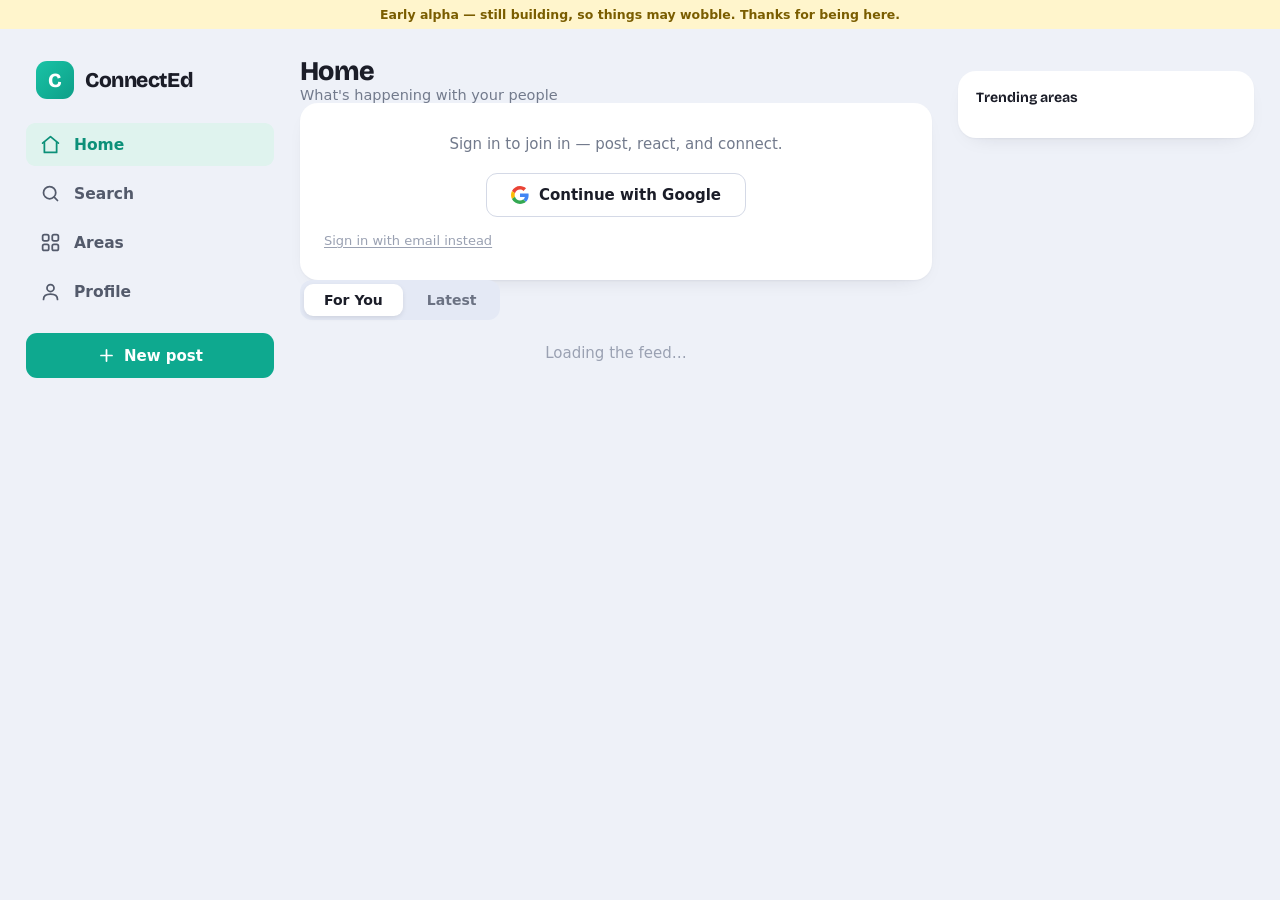
==== commit a796ddcf: "Rewrite copy in new brand voice (warm + safe, rebellious) Landing page and in-app copy reworked away" ====
--- a/app/index.html
+++ b/app/index.html
@@ -7,10 +7,54 @@
   <link rel="preconnect" href="https://fonts.gstatic.com" crossorigin>
   <link href="https://fonts.googleapis.com/css2?family=Bricolage+Grotesque:opsz,wght@12..96,500;12..96,600;12..96,700;12..96,800&family=Hanken+Grotesque:wght@400;500;600;700&display=swap" rel="stylesheet">
   <link rel="stylesheet" href="styles.css" />
+  <!-- Theme helpers: defined inline (no module/Supabase deps) so they are
+       always callable from the console — applyTheme/setActiveStyle/etc. -->
+  <script>
+    (function () {
+      var THEME_VARS = [
+        'primary','primary-hover','primary-deep','primary-soft','brand-grad',
+        'text','text-body','text-soft','text-muted','text-faint','placeholder',
+        'bg','surface','surface-2','surface-3','surface-4',
+        'border','border-2','border-strong','hairline',
+        'like','danger','font-head','font-body',
+        'radius-card','radius-btn','radius-pill','shadow-card'
+      ];
+      var STYLE_KEY = 'ce_active_style';
+      function applyTheme(row) {
+        if (!row) return;
+        var root = document.documentElement.style;
+        for (var i = 0; i < THEME_VARS.length; i++) {
+          var key = THEME_VARS[i];
+          var v = row[key];
+          if (v == null) v = row[key.replace(/-/g, '_')];
+          if (v != null && v !== '') root.setProperty('--' + key, String(v));
+        }
+      }
+      function clearTheme() {
+        var root = document.documentElement.style;
+        for (var i = 0; i < THEME_VARS.length; i++) root.removeProperty('--' + THEME_VARS[i]);
+      }
+      function setActiveStyle(row) {
+        applyTheme(row);
+        try { localStorage.setItem(STYLE_KEY, JSON.stringify(row)); } catch (e) {}
+      }
+      function resetActiveStyle() {
+        try { localStorage.removeItem(STYLE_KEY); } catch (e) {}
+        clearTheme();
+        if (window.loadActiveStyle) window.loadActiveStyle();
+      }
+      window.applyTheme = applyTheme;
+      window.clearTheme = clearTheme;
+      window.setActiveStyle = setActiveStyle;
+      window.resetActiveStyle = resetActiveStyle;
+      // Apply a locally-saved style right away (no flash, no dependencies).
+      try { var c = localStorage.getItem(STYLE_KEY); if (c) applyTheme(JSON.parse(c)); } catch (e) {}
+    })();
+  </script>
 </head>
 <body>
   <div id="toast"></div>
-  <div class="alpha-banner">ConnectEd · Alpha — some features may be missing or unstable.</div>
+  <div class="alpha-banner">Early alpha — still building, so things may wobble. Thanks for being here.</div>
 
   <!-- Mobile top bar -->
   <div class="mobile-top-bar">
@@ -69,13 +113,13 @@
       <div id="homeView">
         <div>
           <div class="page-head"><h1>Home</h1></div>
-          <p class="page-sub">What's happening around school</p>
+          <p class="page-sub">What's happening with your people</p>
         </div>
         <div class="chips hidden" id="areaStrip"></div>
         <div id="announcements"></div>
 
         <div class="signin-card" id="signinPrompt">
-          <p>Sign in to post, like, comment and more.</p>
+          <p>Sign in to join in — post, react, and connect.</p>
           <button class="btn-google" id="signInBtn">
             <svg viewBox="0 0 48 48" aria-hidden="true">
               <path fill="#EA4335" d="M24 9.5c3.54 0 6.71 1.22 9.21 3.6l6.85-6.85C35.9 2.38 30.47 0 24 0 14.62 0 6.51 5.38 2.56 13.22l7.98 6.19C12.43 13.72 17.74 9.5 24 9.5z"/>
@@ -96,7 +140,7 @@
 
         <div class="post-prompt hidden" id="postPrompt">
           <span class="av" id="promptAvatar" style="width:40px;height:40px;font-size:16px;background:var(--primary)"></span>
-          <div class="post-prompt-fake">Share something with your school…</div>
+          <div class="post-prompt-fake">Share something with your people…</div>
           <button class="post-prompt-btn" id="postPromptBtn">Post</button>
         </div>
 
@@ -105,7 +149,7 @@
             <span class="av" id="composerAvatar" style="width:40px;height:40px;font-size:16px;background:var(--primary)"></span>
             <input class="composer-title-input" id="title" type="text" maxlength="200" placeholder="Add a title (optional)" />
           </div>
-          <textarea class="composer-body-input" id="content" rows="3" maxlength="4000" placeholder="What do you want to share with the school?"></textarea>
+          <textarea class="composer-body-input" id="content" rows="3" maxlength="4000" placeholder="What do you want to share?"></textarea>
           <div class="composer-bar">
             <div class="area-picks" id="areaPicks"></div>
             <button type="submit" class="composer-submit" id="postBtn">Post</button>
@@ -141,7 +185,7 @@
       <div id="areasView" class="hidden">
         <div>
           <div class="page-head"><h1>Areas</h1></div>
-          <p class="page-sub">Jump into a corner of school life</p>
+          <p class="page-sub">Jump into a corner of the community</p>
         </div>
         <div class="areas-grid" id="areasGrid"></div>
         <button class="suggest-area-btn-big" id="suggestAreaTrigger" style="margin-top:14px">+ Suggest an area</button>
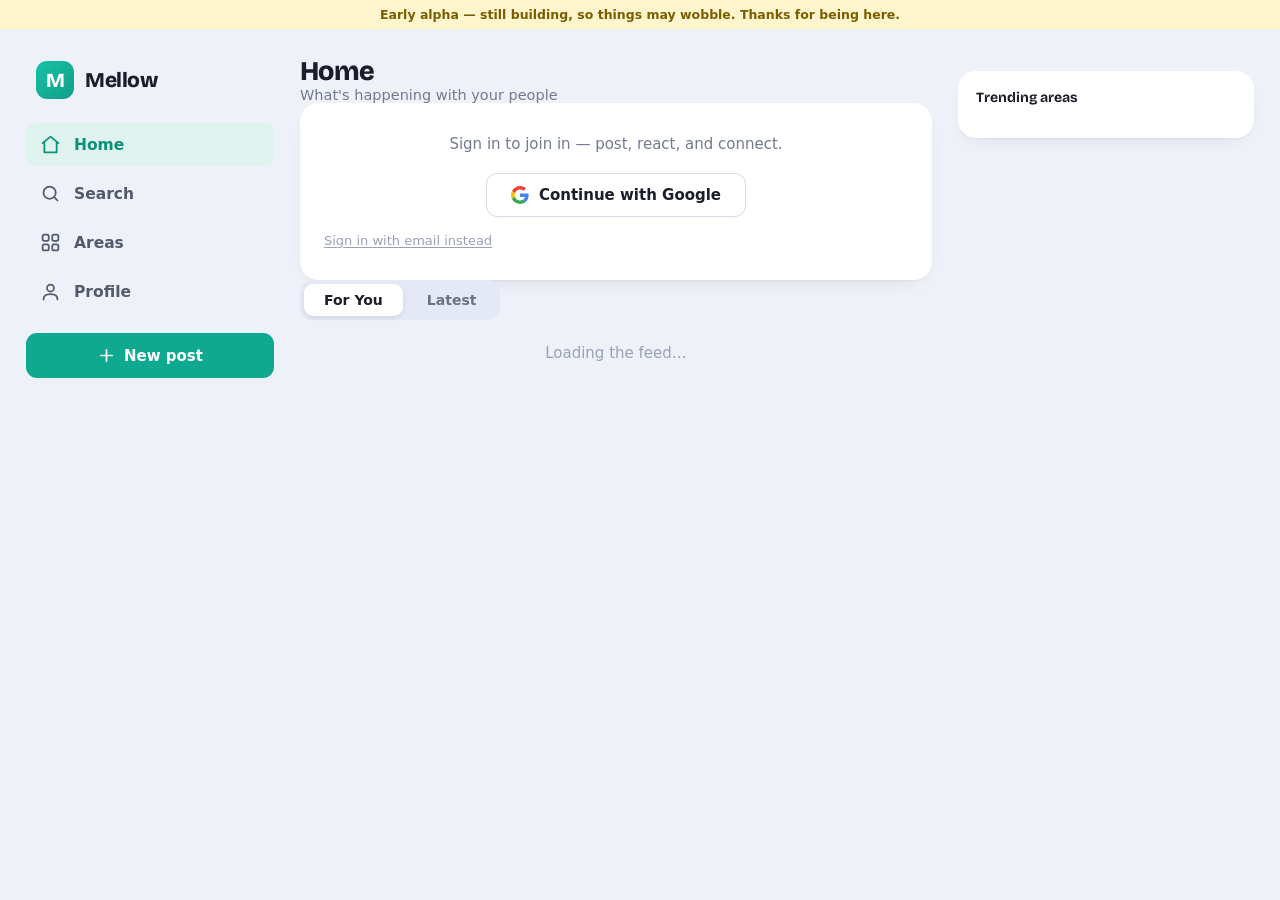
==== commit 7e981257: "Rename app to Mellow (user-facing chrome) Page titles, brand name, and logo letter (C -> M) across t" ====
--- a/app/index.html
+++ b/app/index.html
@@ -2,7 +2,7 @@
 <head>
   <meta charset="utf-8" />
   <meta name="viewport" content="width=device-width, initial-scale=1" />
-  <title>ConnectEd</title>
+  <title>Mellow</title>
   <link rel="preconnect" href="https://fonts.googleapis.com">
   <link rel="preconnect" href="https://fonts.gstatic.com" crossorigin>
   <link href="https://fonts.googleapis.com/css2?family=Bricolage+Grotesque:opsz,wght@12..96,500;12..96,600;12..96,700;12..96,800&family=Hanken+Grotesque:wght@400;500;600;700&display=swap" rel="stylesheet">
@@ -59,8 +59,8 @@
   <!-- Mobile top bar -->
   <div class="mobile-top-bar">
     <div class="brand" style="padding:0">
-      <div class="logo-mark" style="width:32px;height:32px;font-size:17px;border-radius:9px">C</div>
-      <div class="brand-name" style="font-size:18px">ConnectEd</div>
+      <div class="logo-mark" style="width:32px;height:32px;font-size:17px;border-radius:9px">M</div>
+      <div class="brand-name" style="font-size:18px">Mellow</div>
     </div>
     <span class="av hidden" id="mobileAvatar" style="width:32px;height:32px;font-size:13px;background:var(--primary);cursor:pointer"></span>
   </div>
@@ -69,8 +69,8 @@
     <!-- Sidebar -->
     <aside class="sidebar">
       <div class="brand">
-        <div class="logo-mark">C</div>
-        <div class="brand-name">ConnectEd</div>
+        <div class="logo-mark">M</div>
+        <div class="brand-name">Mellow</div>
       </div>
       <button class="nav-item active" id="navHome" data-screen="home">
         <svg viewBox="0 0 24 24" fill="none" stroke="currentColor" stroke-width="2" stroke-linecap="round" stroke-linejoin="round"><path d="M3 10.5 12 3l9 7.5"/><path d="M5 9.5V21h14V9.5"/></svg>
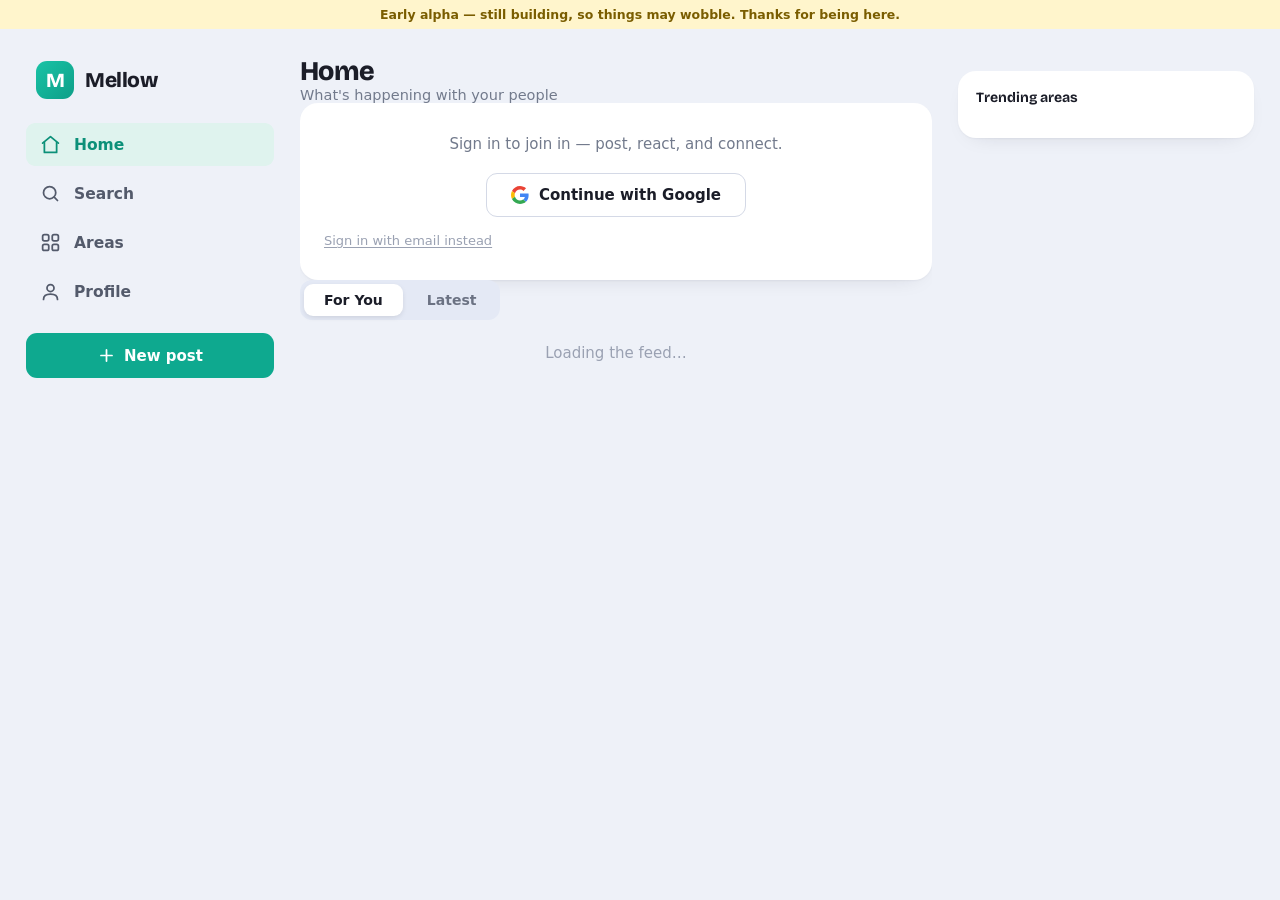
==== commit 91c817d7: "Wire logo image (app/logo.png) with graceful M fallback Sidebar + mobile logo marks now show app/log" ====
--- a/app/index.html
+++ b/app/index.html
@@ -3,6 +3,7 @@
   <meta charset="utf-8" />
   <meta name="viewport" content="width=device-width, initial-scale=1" />
   <title>Mellow</title>
+  <link rel="icon" href="logo.png" />
   <link rel="preconnect" href="https://fonts.googleapis.com">
   <link rel="preconnect" href="https://fonts.gstatic.com" crossorigin>
   <link href="https://fonts.googleapis.com/css2?family=Bricolage+Grotesque:opsz,wght@12..96,500;12..96,600;12..96,700;12..96,800&family=Hanken+Grotesque:wght@400;500;600;700&display=swap" rel="stylesheet">
@@ -59,7 +60,7 @@
   <!-- Mobile top bar -->
   <div class="mobile-top-bar">
     <div class="brand" style="padding:0">
-      <div class="logo-mark" style="width:32px;height:32px;font-size:17px;border-radius:9px">M</div>
+      <div class="logo-mark" style="width:32px;height:32px;font-size:17px;border-radius:9px"><img src="logo.png" alt="Mellow" onerror="this.replaceWith(document.createTextNode('M'))"></div>
       <div class="brand-name" style="font-size:18px">Mellow</div>
     </div>
     <span class="av hidden" id="mobileAvatar" style="width:32px;height:32px;font-size:13px;background:var(--primary);cursor:pointer"></span>
@@ -69,7 +70,7 @@
     <!-- Sidebar -->
     <aside class="sidebar">
       <div class="brand">
-        <div class="logo-mark">M</div>
+        <div class="logo-mark"><img src="logo.png" alt="Mellow" onerror="this.replaceWith(document.createTextNode('M'))"></div>
         <div class="brand-name">Mellow</div>
       </div>
       <button class="nav-item active" id="navHome" data-screen="home">
--- a/app/styles.css
+++ b/app/styles.css
@@ -1,5 +1,5 @@
 /* ===========================================================================
-   ConnectEd — design tokens
+   Mellow — design tokens
    Edit a value here once and it updates everywhere it's used below.
    =========================================================================== */
 :root{
@@ -49,6 +49,8 @@
 
   /* Motion */
   --t:.12s;
+  --ease-squish:cubic-bezier(.34,1.56,.64,1); /* springy bounce-back */
+  --ease-soft:cubic-bezier(.22,.61,.36,1);    /* calm slow-out */
 }
 
 *,*::before,*::after{box-sizing:border-box;margin:0;padding:0}
@@ -61,6 +63,8 @@
 .sidebar{position:sticky;top:26px;display:flex;flex-direction:column;gap:6px}
 .brand{display:flex;align-items:center;gap:11px;padding:6px 10px 18px}
 .logo-mark{width:38px;height:38px;border-radius:var(--radius-btn);background:var(--brand-grad);display:flex;align-items:center;justify-content:center;color:var(--surface);font-family:var(--font-head);font-weight:800;font-size:20px;flex:0 0 auto}
+.logo-mark img{width:100%;height:100%;object-fit:contain;border-radius:inherit;display:block}
+.logo-mark:has(img){background:none}
 .brand-name{font-family:var(--font-head);font-weight:800;font-size:21px;letter-spacing:-.02em;color:var(--text)}
 .nav-item{display:flex;align-items:center;gap:13px;padding:11px 14px;border-radius:9px;color:var(--text-soft);font-weight:600;font-size:15.5px;cursor:pointer;border:none;background:none;text-align:left;width:100%;transition:background var(--t),color var(--t);font-family:var(--font-body)}
 .nav-item:hover{background:var(--surface-4)}
@@ -77,7 +81,7 @@
 .signout-btn:hover{background:var(--surface-3);color:var(--text-soft)}
 
 /* Center column */
-.center-col{min-width:0;display:flex;flex-direction:column;gap:16px;padding-bottom:40px}
+.center-col{min-width:0;display:flex;flex-direction:column;gap:16px;padding-bottom:40px;overflow-x:clip}
 #posts,#searchResults,#profilePosts{display:flex;flex-direction:column;gap:16px}
 
 /* Right rail */
@@ -304,6 +308,27 @@
 .fab-tab{width:46px;height:46px;border-radius:15px;background:var(--primary);color:var(--surface);display:flex;align-items:center;justify-content:center;margin-top:-22px;box-shadow:0 6px 16px -6px rgba(14,169,143,.5);border:none;cursor:pointer}
 .fab-tab svg{width:26px;height:26px}
 
+/* Motion — soft, squishy "marshmallow" feel */
+/* Squish on press (re-declares transition to keep each button's bg/shadow) */
+.new-post-btn,.post-prompt-btn,.composer-submit,.btn-primary-modal,.comment-form button,.ghost-btn,.email-auth-form .btn-email{transition:background var(--t),transform var(--t) var(--ease-squish)}
+.btn-google{transition:background var(--t),box-shadow var(--t),transform var(--t) var(--ease-squish)}
+.fab-tab{transition:transform var(--t) var(--ease-squish)}
+.new-post-btn:active,.post-prompt-btn:active,.composer-submit:active,.btn-primary-modal:active,.comment-form button:active,.ghost-btn:active,.btn-google:active,.fab-tab:active{transform:scale(.94)}
+
+/* Soft lift on tappable cards */
+.post-prompt,.rail-card,.card{transition:transform var(--t) var(--ease-soft),box-shadow var(--t) var(--ease-soft)}
+.post-prompt:hover{transform:translateY(-1px)}
+
+/* Gentle arrival when a screen is shown */
+@keyframes mellow-in{from{opacity:0;transform:translateY(6px)}to{opacity:1;transform:none}}
+#homeView:not(.hidden),#searchView:not(.hidden),#areasView:not(.hidden),#profileView:not(.hidden),#myReportsView:not(.hidden){animation:mellow-in .28s var(--ease-soft) both}
+
+/* Feed tab swap: quick directional crossfade between For You / Latest */
+#posts.feed-anim{transition:transform .17s var(--ease-soft),opacity .17s var(--ease-soft)}
+
+/* Respect users who prefer less motion */
+@media(prefers-reduced-motion:reduce){*,*::before,*::after{animation:none!important;transition:none!important}}
+
 /* Responsive */
 @media(max-width:1024px){.shell{grid-template-columns:248px minmax(0,1fr)}.right-rail{display:none}}
 @media(max-width:640px){.shell{display:block;padding:0}.sidebar{display:none}.right-rail{display:none}.mobile-top-bar{display:flex}.mobile-tabbar{display:flex}.center-col{padding:14px 14px 96px;gap:14px}}
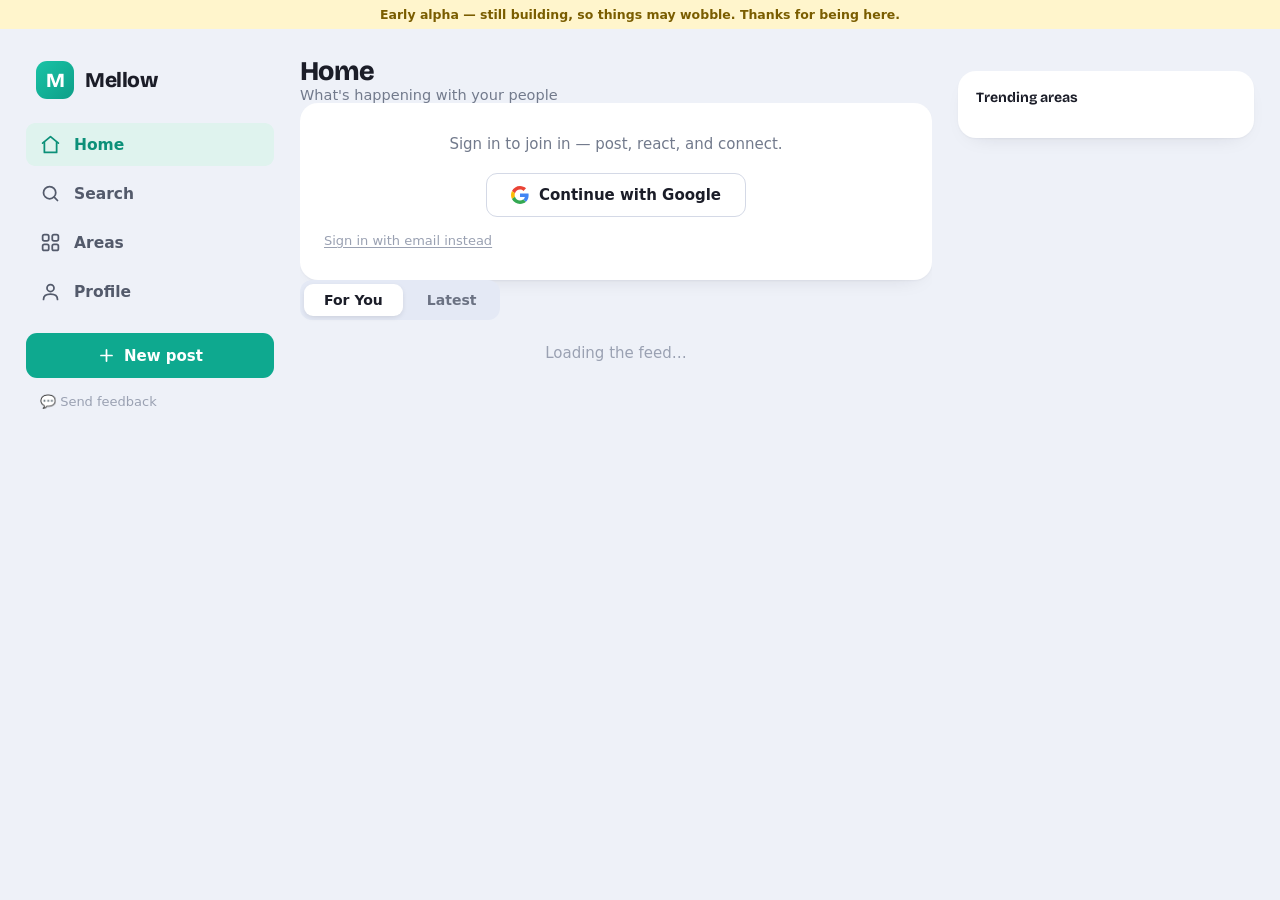
==== commit a3bc736c: "Add Tally feedback entry point "Send feedback" in the sidebar opens a Tally popup (Tally embed scrip" ====
--- a/app/index.html
+++ b/app/index.html
@@ -8,6 +8,8 @@
   <link rel="preconnect" href="https://fonts.gstatic.com" crossorigin>
   <link href="https://fonts.googleapis.com/css2?family=Bricolage+Grotesque:opsz,wght@12..96,500;12..96,600;12..96,700;12..96,800&family=Hanken+Grotesque:wght@400;500;600;700&display=swap" rel="stylesheet">
   <link rel="stylesheet" href="styles.css" />
+  <!-- Tally feedback form (popup embed) -->
+  <script async src="https://tally.so/widgets/embed.js"></script>
   <!-- Theme helpers: defined inline (no module/Supabase deps) so they are
        always callable from the console — applyTheme/setActiveStyle/etc. -->
   <script>
@@ -41,8 +43,7 @@
       }
       function resetActiveStyle() {
         try { localStorage.removeItem(STYLE_KEY); } catch (e) {}
-        clearTheme();
-        if (window.loadActiveStyle) window.loadActiveStyle();
+        clearTheme(); // reverts to the :root defaults in styles.css
       }
       window.applyTheme = applyTheme;
       window.clearTheme = clearTheme;
@@ -100,6 +101,7 @@
           <div class="me-sub">You</div>
         </div>
       </div>
+      <button class="signout-btn" data-act="feedback">💬 Send feedback</button>
       <button class="signout-btn hidden" id="signOutBtn">Sign out</button>
       <!-- kept hidden for JS compat -->
       <button class="hidden" id="myReportsBtn"></button>
